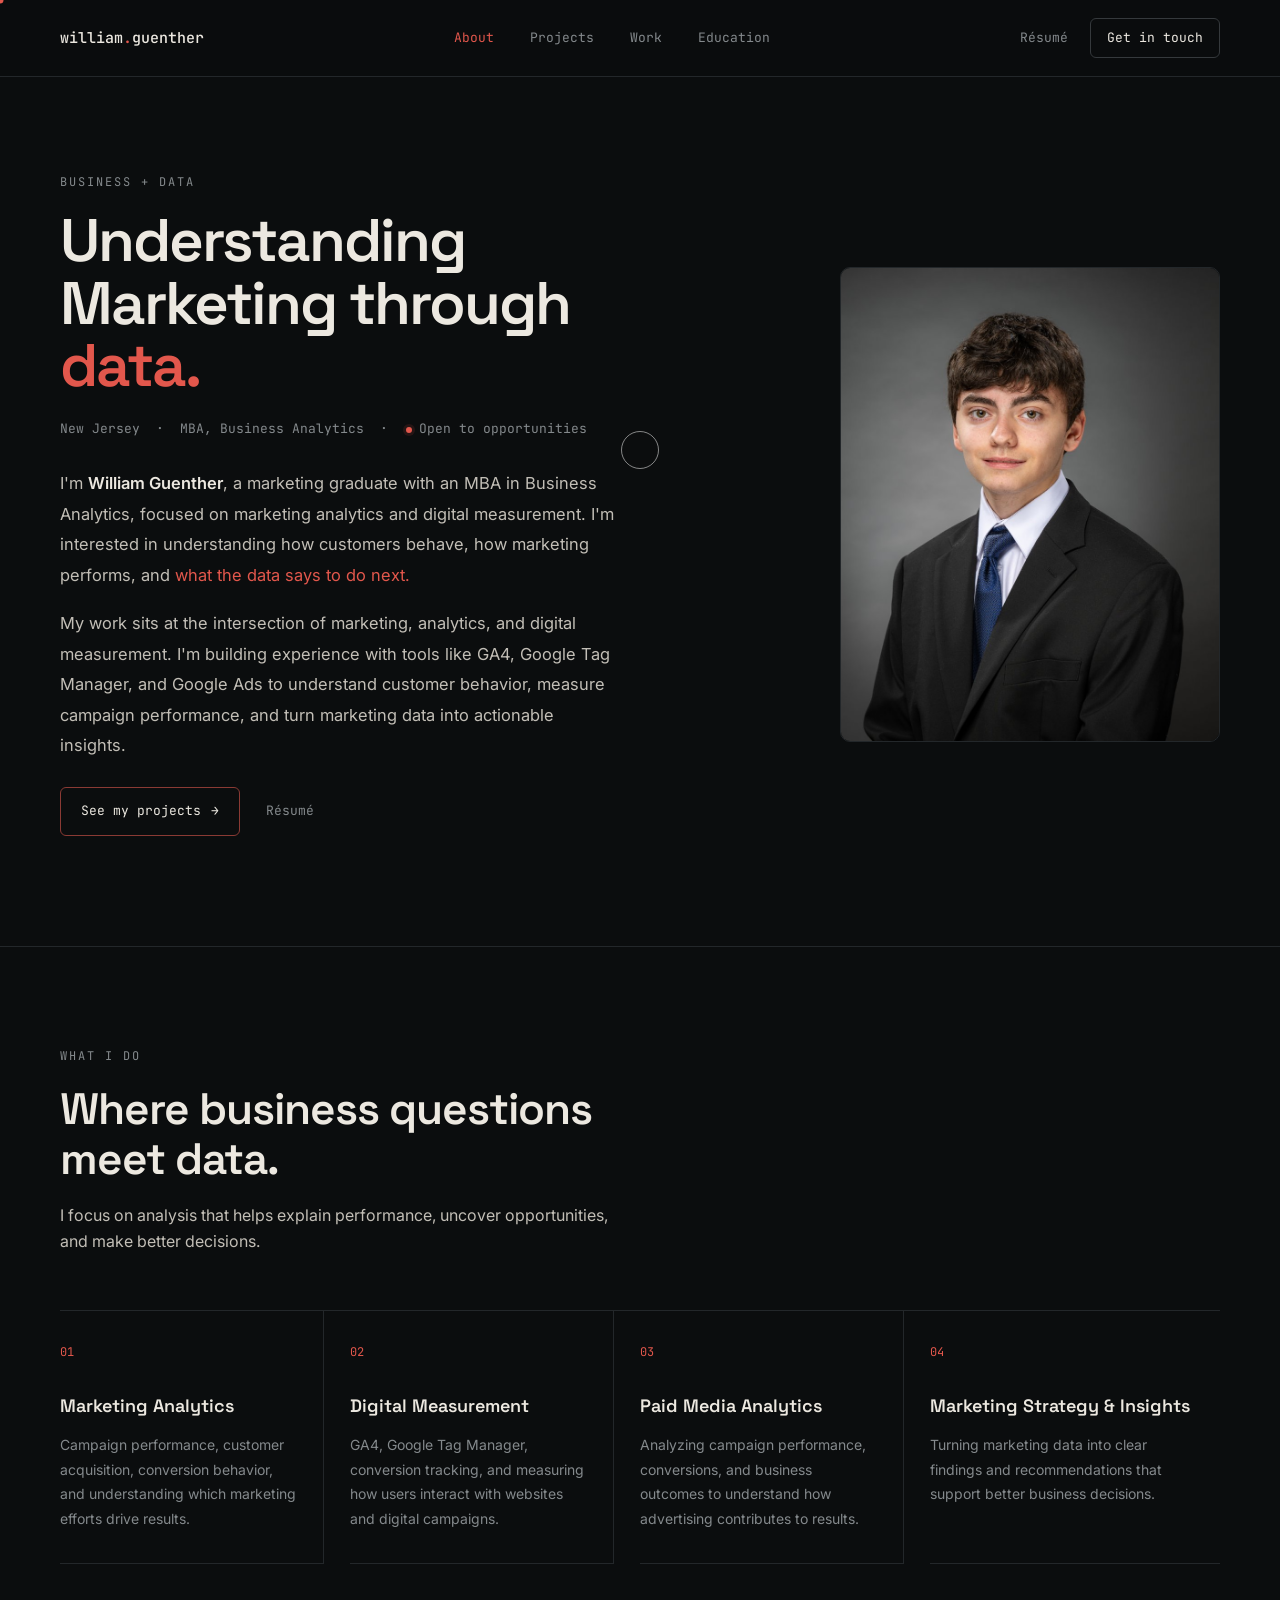
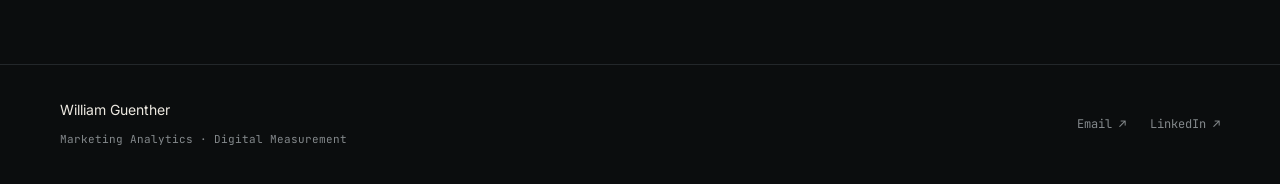
==== index.html @ 17215a6b "Update index.html" ====
<!DOCTYPE html>
<html lang="en">
<head>
<meta charset="UTF-8">
<meta name="viewport" content="width=device-width, initial-scale=1.0">
<title>William Guenther | Marketing Analytics</title>
<meta name="description" content="William Guenther, focused on marketing analytics, digital measurement, and campaign performance.">
<link rel="preconnect" href="https://fonts.googleapis.com">
<link rel="preconnect" href="https://fonts.gstatic.com" crossorigin>
<link href="https://fonts.googleapis.com/css2?family=Space+Grotesk:wght@500;600;700&family=Inter:wght@400;500;600&family=JetBrains+Mono:wght@400;500&display=swap" rel="stylesheet">
<link rel="stylesheet" href="style.css">
</head>
<body>

<div class="cursor-dot"></div>
<div class="cursor-ring"></div>

<header class="site-header">
  <div class="container nav">
    <a class="nav__logo" href="/">william<span>.</span>guenther</a>

    <nav class="nav__links" id="navLinks">
      <a class="nav__link is-active" href="/">About</a>
      <a class="nav__link" href="projects.html">Projects</a>
      <a class="nav__link" href="work.html">Work</a>
      <a class="nav__link" href="education.html">Education</a>
      <a class="nav__link nav__link--mobile-only" href="resume.html">Résumé</a>
      <a class="nav__link nav__link--mobile-only" href="contact.html">Get in touch</a>
    </nav>

    <div class="nav__actions">
      <a class="nav__resume" href="resume.html">Résumé</a>
      <a class="btn-outline" href="contact.html">Get in touch</a>
    </div>

    <button class="nav__toggle" id="navToggle" aria-label="Toggle menu" aria-expanded="false">
      <span></span><span></span><span></span>
    </button>
  </div>
</header>

<main>

  <section class="hero">
    <div class="container hero__grid">

      <div class="hero__intro">
        <p class="eyebrow reveal">Business + Data</p>

        <h1 class="hero__title reveal reveal-d1">
          Understanding<br>
          Marketing through<br>
          <span class="accent">data.</span>
        </h1>

        <p class="hero__meta reveal reveal-d2">
          New Jersey &nbsp;·&nbsp; MBA, Business Analytics &nbsp;·&nbsp;
          <span class="status-dot"></span>Open to opportunities
        </p>

        <p class="hero__lead reveal reveal-d2">
          I'm <strong>William Guenther</strong>, a marketing graduate with an MBA in Business
          Analytics, focused on marketing analytics and digital measurement. I'm interested in
          understanding how customers behave, how marketing performs, and
          <span class="accent">what the data says to do next.</span>
        </p>

        <p class="hero__lead reveal reveal-d2">
          My work sits at the intersection of marketing, analytics, and digital measurement.
          I'm building experience with tools like GA4, Google Tag Manager, and Google Ads to
          understand customer behavior, measure campaign performance, and turn marketing data
          into actionable insights.
        </p>

        <div class="hero__actions reveal reveal-d3">
          <a href="projects.html" class="btn-primary interactive">See my projects <span>→</span></a>
          <a href="resume.html" class="btn-text interactive">Résumé</a>
        </div>
      </div>

      <div class="hero__visual reveal reveal-d3">
        <figure class="screenshot-frame hero__portrait">
          <img src="assets/william-guenther-headshot.jpg" alt="William Guenther">
        </figure>
      </div>

    </div>
  </section>

  <section class="section">
    <div class="container">
      <p class="eyebrow reveal">What I do</p>
      <h2 class="section__title reveal">Where business questions<br>meet data.</h2>
      <p class="section__lead reveal">
        I focus on analysis that helps explain performance, uncover opportunities, and make better decisions.
      </p>

      <div class="specialty-grid">
        <article class="specialty reveal">
          <span class="specialty__index">01</span>
          <h3>Marketing Analytics</h3>
          <p>Campaign performance, customer acquisition, conversion behavior, and understanding which marketing efforts drive results.</p>
        </article>
        <article class="specialty reveal">
          <span class="specialty__index">02</span>
          <h3>Digital Measurement</h3>
          <p>GA4, Google Tag Manager, conversion tracking, and measuring how users interact with websites and digital campaigns.</p>
        </article>
        <article class="specialty reveal">
          <span class="specialty__index">03</span>
          <h3>Paid Media Analytics</h3>
          <p>Analyzing campaign performance, conversions, and business outcomes to understand how advertising contributes to results.</p>
        </article>
        <article class="specialty reveal">
          <span class="specialty__index">04</span>
          <h3>Marketing Strategy &amp; Insights</h3>
          <p>Turning marketing data into clear findings and recommendations that support better business decisions.</p>
        </article>
      </div>
    </div>
  </section>


</main>

<footer class="site-footer">
  <div class="container footer__inner">
    <div>
      <span class="footer__name">William Guenther</span>
      <span class="footer__sub">Marketing Analytics · Digital Measurement</span>
    </div>
    <div class="footer__links">
      <a href="mailto:williamcguen@gmail.com">Email ↗</a>
      <a href="https://www.linkedin.com/in/william-guenther" target="_blank">LinkedIn ↗</a>
    </div>
  </div>
</footer>

<script src="script.js"></script>
</body>
</html>
---- style.css ----
/* ===== RESET / BASE ===== */
*{box-sizing:border-box;margin:0;padding:0}

:root{
  --bg:#0b0d0e;
  --bg-raised:#131617;
  --text:#ece8e0;
  --text-soft:#c2beb6;
  --muted:#84898c;
  --line:#23272a;
  --accent:#e2574c;
  --accent-dim:rgba(226,87,76,.12);
  --max:1160px;
  --font-display:"Space Grotesk",sans-serif;
  --font-body:"Inter",sans-serif;
  --font-mono:"JetBrains Mono",monospace;
}

html{scroll-behavior:smooth}

body{
  background:var(--bg);
  color:var(--text);
  font-family:var(--font-body);
  line-height:1.6;
  -webkit-font-smoothing:antialiased;
}

@media(pointer:fine){
  body,a,button{cursor:none}
}

a{color:inherit;text-decoration:none}
img{max-width:100%;display:block}
ul{list-style:none}

.container{width:min(var(--max),calc(100% - 48px));margin:0 auto}

.accent{color:var(--accent)}

.eyebrow{
  font-family:var(--font-mono);
  font-size:12px;
  letter-spacing:2px;
  text-transform:uppercase;
  color:var(--muted);
  margin-bottom:18px;
}

/* ===== HEADER / NAV ===== */
.site-header{
  position:sticky;
  top:0;
  z-index:100;
  background:rgba(11,13,14,.88);
  backdrop-filter:blur(10px);
  border-bottom:1px solid var(--line);
}

.nav{
  display:flex;
  align-items:center;
  justify-content:space-between;
  height:76px;
}

.nav__logo{
  font-family:var(--font-mono);
  font-size:15px;
  font-weight:500;
}
.nav__logo span{color:var(--accent)}

.nav__links{display:flex;align-items:center;gap:36px}

.nav__link{
  font-family:var(--font-mono);
  font-size:13px;
  color:var(--muted);
  transition:color .2s ease;
}
.nav__link:hover{color:var(--text)}
.nav__link.is-active{color:var(--accent)}

.nav__link--mobile-only{display:none}

.nav__actions{display:flex;align-items:center;gap:22px}

.nav__resume{
  font-family:var(--font-mono);
  font-size:13px;
  color:var(--muted);
  transition:color .2s ease;
}
.nav__resume:hover{color:var(--text)}

.btn-outline{
  border:1px solid #35393c;
  border-radius:6px;
  padding:9px 16px;
  font-family:var(--font-mono);
  font-size:13px;
  transition:border-color .2s ease,color .2s ease;
}
.btn-outline:hover{border-color:var(--accent);color:var(--accent)}

.nav__toggle{
  display:none;
  flex-direction:column;
  justify-content:center;
  align-items:center;
  width:32px;
  height:32px;
  background:none;
  border:none;
  padding:0;
  appearance:none;
  -webkit-appearance:none;
  cursor:pointer;
}
.nav__toggle span{
  display:block;
  width:22px;
  height:2px;
  background:var(--text);
  transition:transform .2s ease,opacity .2s ease;
}
.nav__toggle span+span{margin-top:5px}
.nav__toggle.is-open span:nth-child(1){transform:translateY(7px) rotate(45deg)}
.nav__toggle.is-open span:nth-child(2){opacity:0}
.nav__toggle.is-open span:nth-child(3){transform:translateY(-7px) rotate(-45deg)}

/* ===== HERO ===== */
.hero{padding:96px 0 110px}

.hero__grid{
  display:grid;
  grid-template-columns:1.15fr .85fr;
  gap:70px;
  align-items:center;
}

.hero__title{
  font-family:var(--font-display);
  font-size:clamp(38px,4.8vw,60px);
  font-weight:600;
  line-height:1.04;
  letter-spacing:-2px;
  margin-bottom:22px;
}

.hero__meta{
  display:flex;
  align-items:center;
  font-family:var(--font-mono);
  font-size:13px;
  color:var(--muted);
  margin-bottom:28px;
}

.status-dot{
  display:inline-block;
  width:6px;
  height:6px;
  border-radius:50%;
  background:var(--accent);
  margin:0 7px 0 10px;
  box-shadow:0 0 0 3px var(--accent-dim);
}

.hero__lead{
  max-width:560px;
  font-size:16.5px;
  line-height:1.85;
  color:var(--text-soft);
  margin-bottom:18px;
}
.hero__lead strong{color:var(--text);font-weight:600}

.hero__actions{display:flex;align-items:center;gap:26px;margin-top:26px}

.btn-primary{
  display:inline-flex;
  align-items:center;
  gap:10px;
  padding:13px 20px;
  border:1px solid #8a3a34;
  border-radius:6px;
  font-family:var(--font-mono);
  font-size:13px;
  color:var(--text);
  transition:.2s ease;
}
.btn-primary:hover{background:var(--accent-dim);border-color:var(--accent)}
.btn-primary span{transition:transform .2s ease}
.btn-primary:hover span{transform:translateX(3px)}

.btn-text{
  font-family:var(--font-mono);
  font-size:13px;
  color:var(--muted);
  transition:color .2s ease;
}
.btn-text:hover{color:var(--accent)}

/* ===== HERO VISUAL / PORTRAIT ===== */
.hero__portrait{aspect-ratio:4/5;max-width:380px;margin-left:auto}
.hero__portrait img{width:100%;height:100%;object-fit:cover}

/* ===== (unused) SAMPLE DASHBOARD CARD, no page currently references these classes ===== */
.visual-card{
  background:var(--bg-raised);
  border:1px solid var(--line);
  border-radius:12px;
  padding:26px 26px 22px;
}

.visual-card__header{
  display:flex;
  align-items:center;
  justify-content:space-between;
  margin-bottom:22px;
}
.visual-card__title{
  font-family:var(--font-mono);
  font-size:12px;
  letter-spacing:1.5px;
  text-transform:uppercase;
  color:var(--text-soft);
}
.visual-card__tag{
  font-family:var(--font-mono);
  font-size:11px;
  color:var(--muted);
  border:1px solid var(--line);
  border-radius:4px;
  padding:3px 8px;
}

.visual-card__stats{
  display:grid;
  grid-template-columns:repeat(3,1fr);
  gap:14px;
  margin-bottom:24px;
}
.visual-stat{
  border-top:1px solid var(--line);
  padding-top:10px;
}
.visual-stat__label{
  display:block;
  font-family:var(--font-mono);
  font-size:10px;
  letter-spacing:1px;
  text-transform:uppercase;
  color:var(--muted);
  margin-bottom:6px;
}
.visual-stat strong{font-family:var(--font-display);font-size:20px;font-weight:600}

.visual-card__chart{position:relative;height:96px;margin-bottom:16px}

.chart-line{
  position:absolute;
  inset:0;
  width:100%;
  height:100%;
}
.chart-line polyline{
  fill:none;
  stroke:var(--accent);
  stroke-width:2;
  stroke-linecap:round;
  stroke-linejoin:round;
  opacity:.85;
}

.chart-bars{
  position:absolute;
  inset:0;
  display:flex;
  align-items:flex-end;
  gap:8px;
}
.chart-bars span{
  flex:1;
  height:var(--h);
  background:linear-gradient(180deg,rgba(226,87,76,.5),rgba(226,87,76,.08));
  border-radius:3px 3px 0 0;
  transform:scaleY(0);
  transform-origin:bottom;
  animation:grow .8s ease forwards;
  animation-delay:.3s;
}

@keyframes grow{to{transform:scaleY(1)}}

.visual-card__footer{
  display:flex;
  justify-content:space-between;
  font-family:var(--font-mono);
  font-size:10px;
  letter-spacing:.5px;
  color:var(--muted);
  border-top:1px solid var(--line);
  padding-top:14px;
}

/* ===== GENERIC SECTION ===== */
.section{border-top:1px solid var(--line);padding:100px 0}
.section--tight{padding:60px 0}

.section__title{
  font-family:var(--font-display);
  font-size:clamp(30px,4vw,44px);
  font-weight:600;
  letter-spacing:-1px;
  line-height:1.15;
  margin-bottom:18px;
}

.section__lead{
  max-width:560px;
  color:var(--text-soft);
  font-size:16px;
  margin-bottom:56px;
}

/* ===== SPECIALTIES ===== */
.specialty-grid{
  display:grid;
  grid-template-columns:repeat(4,1fr);
  border-top:1px solid var(--line);
}
.specialty{
  padding:32px 26px 32px 0;
  border-bottom:1px solid var(--line);
}
.specialty:not(:last-child){border-right:1px solid var(--line);margin-right:26px}
.specialty__index{
  display:block;
  font-family:var(--font-mono);
  font-size:12px;
  color:var(--accent);
  margin-bottom:30px;
}
.specialty h3{font-family:var(--font-display);font-size:18px;font-weight:600;margin-bottom:12px}
.specialty p{color:var(--muted);font-size:14px;line-height:1.75}

/* ===== TOOLKIT ===== */
.toolkit{display:flex;flex-wrap:wrap;gap:12px}
.toolkit span{
  font-family:var(--font-mono);
  font-size:13px;
  color:var(--text-soft);
  border:1px solid var(--line);
  border-radius:20px;
  padding:8px 16px;
}

/* ===== FOOTER ===== */
.site-footer{border-top:1px solid var(--line);padding:34px 0}
.footer__inner{display:flex;justify-content:space-between;align-items:center}
.footer__name{display:block;font-size:14px;margin-bottom:3px}
.footer__sub{font-family:var(--font-mono);font-size:11px;color:var(--muted)}
.footer__links{display:flex;gap:24px}
.footer__links a{font-family:var(--font-mono);font-size:12px;color:var(--muted)}
.footer__links a:hover{color:var(--accent)}

/* ===== PROJECTS PAGE ===== */
.projects-hero{padding:80px 0 60px}

.project-list{padding-bottom:60px}

.project-row{
  display:grid;
  grid-template-columns:1fr 1fr;
  gap:64px;
  align-items:center;
  padding:70px 0;
  border-top:1px solid var(--line);
}
.project-row--reverse .project-row__visual{order:-1}

.project-row__meta{
  font-family:var(--font-mono);
  font-size:12px;
  letter-spacing:1px;
  color:var(--accent);
  text-transform:uppercase;
  margin-bottom:16px;
}
.project-row__meta span{color:var(--muted)}

.project-row__title{
  font-family:var(--font-display);
  font-size:clamp(24px,3vw,32px);
  font-weight:600;
  letter-spacing:-.5px;
  margin-bottom:16px;
}

.project-row__desc{
  color:var(--text-soft);
  font-size:15px;
  line-height:1.8;
  max-width:480px;
  margin-bottom:22px;
}

.project-row__tags{display:flex;flex-wrap:wrap;gap:10px;margin-bottom:26px}
.project-row__tags span{
  font-family:var(--font-mono);
  font-size:12px;
  color:var(--text-soft);
  border:1px solid var(--line);
  border-radius:20px;
  padding:6px 14px;
}

.project-row__links{display:flex;align-items:center;gap:20px;flex-wrap:wrap}
.project-row__soon{
  font-family:var(--font-mono);
  font-size:11px;
  color:var(--muted);
  font-style:italic;
}

.project-row__visual{
  border:1px solid var(--line);
  border-radius:12px;
  overflow:hidden;
  background:var(--bg-raised);
}
.project-row__visual img{width:100%;height:100%;object-fit:cover;display:block}

.project-row__visual--soon{
  display:flex;
  align-items:center;
  justify-content:center;
  text-align:center;
  min-height:220px;
  padding:24px;
  font-family:var(--font-mono);
  font-size:12px;
  color:var(--muted);
  line-height:1.7;
}

.project-row--soon .project-row__title{color:var(--text-soft)}

.status-pill{
  display:inline-block;
  font-family:var(--font-mono);
  font-size:11px;
  letter-spacing:.5px;
  text-transform:uppercase;
  color:var(--accent);
  border:1px solid var(--line);
  border-radius:20px;
  padding:6px 14px;
  width:fit-content;
}

/* ===== CASE STUDY PAGE ===== */
.case-hero{padding:60px 0 70px}
.case-hero__back{display:inline-block;margin-bottom:28px}

.case-hero__meta{
  display:flex;
  flex-wrap:wrap;
  gap:36px;
  margin-top:36px;
  padding-top:28px;
  border-top:1px solid var(--line);
}
.case-hero__meta div{display:flex;flex-direction:column;gap:6px;font-size:14px;color:var(--text-soft)}
.case-hero__meta span{
  font-family:var(--font-mono);
  font-size:11px;
  letter-spacing:1px;
  text-transform:uppercase;
  color:var(--muted);
}

.case-section{border-top:1px solid var(--line);padding:64px 0}
.case-section--outcome{padding-bottom:90px}

.case-section__grid{display:grid;grid-template-columns:220px 1fr;gap:40px}

.case-block__label{font-family:var(--font-display);font-size:18px;font-weight:600;margin-bottom:10px}
.case-block__text{color:var(--text-soft);font-size:15px;line-height:1.85}
.case-block__text code{
  font-family:var(--font-mono);
  font-size:13px;
  color:var(--accent);
  background:var(--bg-raised);
  padding:2px 6px;
  border-radius:4px;
}

.table-wrap{overflow-x:auto;border:1px solid var(--line);border-radius:10px}
.measure-table{width:100%;border-collapse:collapse;min-width:520px}
.measure-table th{
  text-align:left;
  font-family:var(--font-mono);
  font-size:11px;
  letter-spacing:.5px;
  text-transform:uppercase;
  color:var(--muted);
  padding:14px 18px;
  background:var(--bg-raised);
  border-bottom:1px solid var(--line);
}
.measure-table td{
  padding:14px 18px;
  font-size:14px;
  color:var(--text-soft);
  border-bottom:1px solid var(--line);
}
.measure-table tr:last-child td{border-bottom:none}
.measure-table code{font-family:var(--font-mono);font-size:12.5px;color:var(--accent)}

.screenshot-grid{display:grid;grid-template-columns:repeat(3,1fr);gap:22px}
.screenshot-grid--2{grid-template-columns:repeat(2,1fr)}
.screenshot-grid--1{grid-template-columns:1fr;max-width:560px}
.screenshot-frame{border:1px solid var(--line);border-radius:10px;overflow:hidden;background:var(--bg-raised)}
.screenshot-frame__ph{
  display:flex;
  align-items:center;
  justify-content:center;
  text-align:center;
  min-height:180px;
  padding:20px;
  font-family:var(--font-mono);
  font-size:11.5px;
  color:var(--muted);
  line-height:1.6;
}
.screenshot-frame figcaption{
  padding:12px 16px;
  font-family:var(--font-mono);
  font-size:12px;
  color:var(--text-soft);
  border-top:1px solid var(--line);
}
.screenshot-frame img{width:100%;display:block}

.outcome-stats{display:grid;grid-template-columns:repeat(3,1fr);gap:24px}
.outcome-stat{
  border:1px solid var(--line);
  border-radius:10px;
  padding:26px 22px;
  display:flex;
  flex-direction:column;
  gap:8px;
}
.outcome-stat strong{font-family:var(--font-display);font-size:26px;font-weight:600}
.outcome-stat span{font-family:var(--font-mono);font-size:12px;color:var(--muted)}

/* ===== WORK PAGE ===== */
.work-hero{padding:80px 0 60px}

.timeline{border-top:1px solid var(--line)}

.timeline-item{
  display:grid;
  grid-template-columns:200px 1fr;
  gap:40px;
  padding:36px 0;
  border-bottom:1px solid var(--line);
}

.timeline-item__meta{display:flex;flex-direction:column;gap:4px}
.timeline-item__dates{font-family:var(--font-mono);font-size:13px;color:var(--text-soft)}
.timeline-item__location{font-family:var(--font-mono);font-size:11px;color:var(--muted);text-transform:uppercase;letter-spacing:.5px}

.timeline-item__body h3{
  font-family:var(--font-display);
  font-size:19px;
  font-weight:600;
  margin-bottom:14px;
}
.timeline-item__body h3 span{color:var(--muted);font-weight:500;font-size:16px}

.timeline-item__body ul{display:flex;flex-direction:column;gap:8px}
.timeline-item__body li{
  position:relative;
  padding-left:18px;
  color:var(--text-soft);
  font-size:14.5px;
  line-height:1.7;
}
.timeline-item__body li::before{
  content:"";
  position:absolute;
  left:0;
  top:10px;
  width:8px;
  height:1.5px;
  background:var(--accent);
}

.timeline-item__note{font-family:var(--font-mono);font-size:12.5px;color:var(--muted);margin-bottom:4px}

.grad-grid{display:grid;grid-template-columns:repeat(2,1fr);gap:28px}
.grad-card{
  border:1px solid var(--line);
  border-radius:10px;
  padding:26px;
  display:flex;
  flex-direction:column;
}
.grad-card h3{font-family:var(--font-display);font-size:17px;font-weight:600;margin-bottom:6px}
.grad-card__org{font-family:var(--font-mono);font-size:12px;color:var(--accent);margin-bottom:16px}
.grad-card ul{display:flex;flex-direction:column;gap:8px;margin-bottom:16px}
.grad-card li{
  position:relative;
  padding-left:16px;
  color:var(--text-soft);
  font-size:13.5px;
  line-height:1.7;
}
.grad-card li::before{
  content:"";
  position:absolute;
  left:0;
  top:9px;
  width:7px;
  height:1.5px;
  background:var(--accent);
}
.grad-card .btn-text{margin-top:auto}

/* ===== CUSTOM CURSOR ===== */
.cursor-dot,.cursor-ring{
  position:fixed;
  top:0;
  left:0;
  pointer-events:none;
  z-index:9999;
  border-radius:50%;
  transform:translate(-50%,-50%);
}
.cursor-dot{width:7px;height:7px;background:var(--accent)}
.cursor-ring{width:38px;height:38px;border:1.5px solid rgba(255,255,255,.5);transition:width .2s ease,height .2s ease,border-color .2s ease}

@media(pointer:coarse){.cursor-dot,.cursor-ring{display:none}}

/* ===== SCROLL REVEAL ===== */
.reveal{opacity:0;transform:translateY(16px);animation:reveal .7s ease forwards}
.reveal-d1{animation-delay:.08s}
.reveal-d2{animation-delay:.16s}
.reveal-d3{animation-delay:.24s}
@keyframes reveal{to{opacity:1;transform:none}}

@media(prefers-reduced-motion:reduce){
  .reveal{animation:none;opacity:1;transform:none}
  .chart-bars span{animation:none;transform:scaleY(1)}
}

/* ===== RESPONSIVE ===== */
@media(max-width:900px){
  .hero__grid{grid-template-columns:1fr;gap:50px}
  .specialty-grid{grid-template-columns:repeat(2,1fr)}
  .specialty:nth-child(2n){border-right:0;margin-right:0}
  .project-row{grid-template-columns:1fr;gap:34px;padding:50px 0}
  .project-row--reverse .project-row__visual{order:0}
  .timeline-item{grid-template-columns:1fr;gap:14px}
  .grad-grid{grid-template-columns:1fr}
  .case-section__grid{grid-template-columns:1fr}
  .screenshot-grid,.screenshot-grid--2{grid-template-columns:1fr}
  .outcome-stats{grid-template-columns:1fr}
  .case-hero__meta{gap:22px}
}

@media(max-width:760px){
  .nav__links{
    display:none;
    position:absolute;
    top:76px;
    left:0;
    right:0;
    flex-direction:column;
    align-items:flex-start;
    gap:0;
    background:var(--bg);
    border-bottom:1px solid var(--line);
    padding:8px 24px 20px;
  }
  .nav__links.is-open{display:flex}
  .nav__link{width:100%;padding:14px 0;border-bottom:1px solid var(--line)}
  .nav__link--mobile-only{display:flex}
  .nav__actions{display:none}
  .nav__toggle{display:flex}

  .hero{padding:64px 0 80px}
  .hero__actions{flex-direction:column;align-items:flex-start;gap:18px}
  .section{padding:70px 0}
  .specialty-grid{grid-template-columns:1fr}
  .specialty{border-right:0!important;margin-right:0!important}
  .footer__inner{flex-direction:column;align-items:flex-start;gap:18px}
}
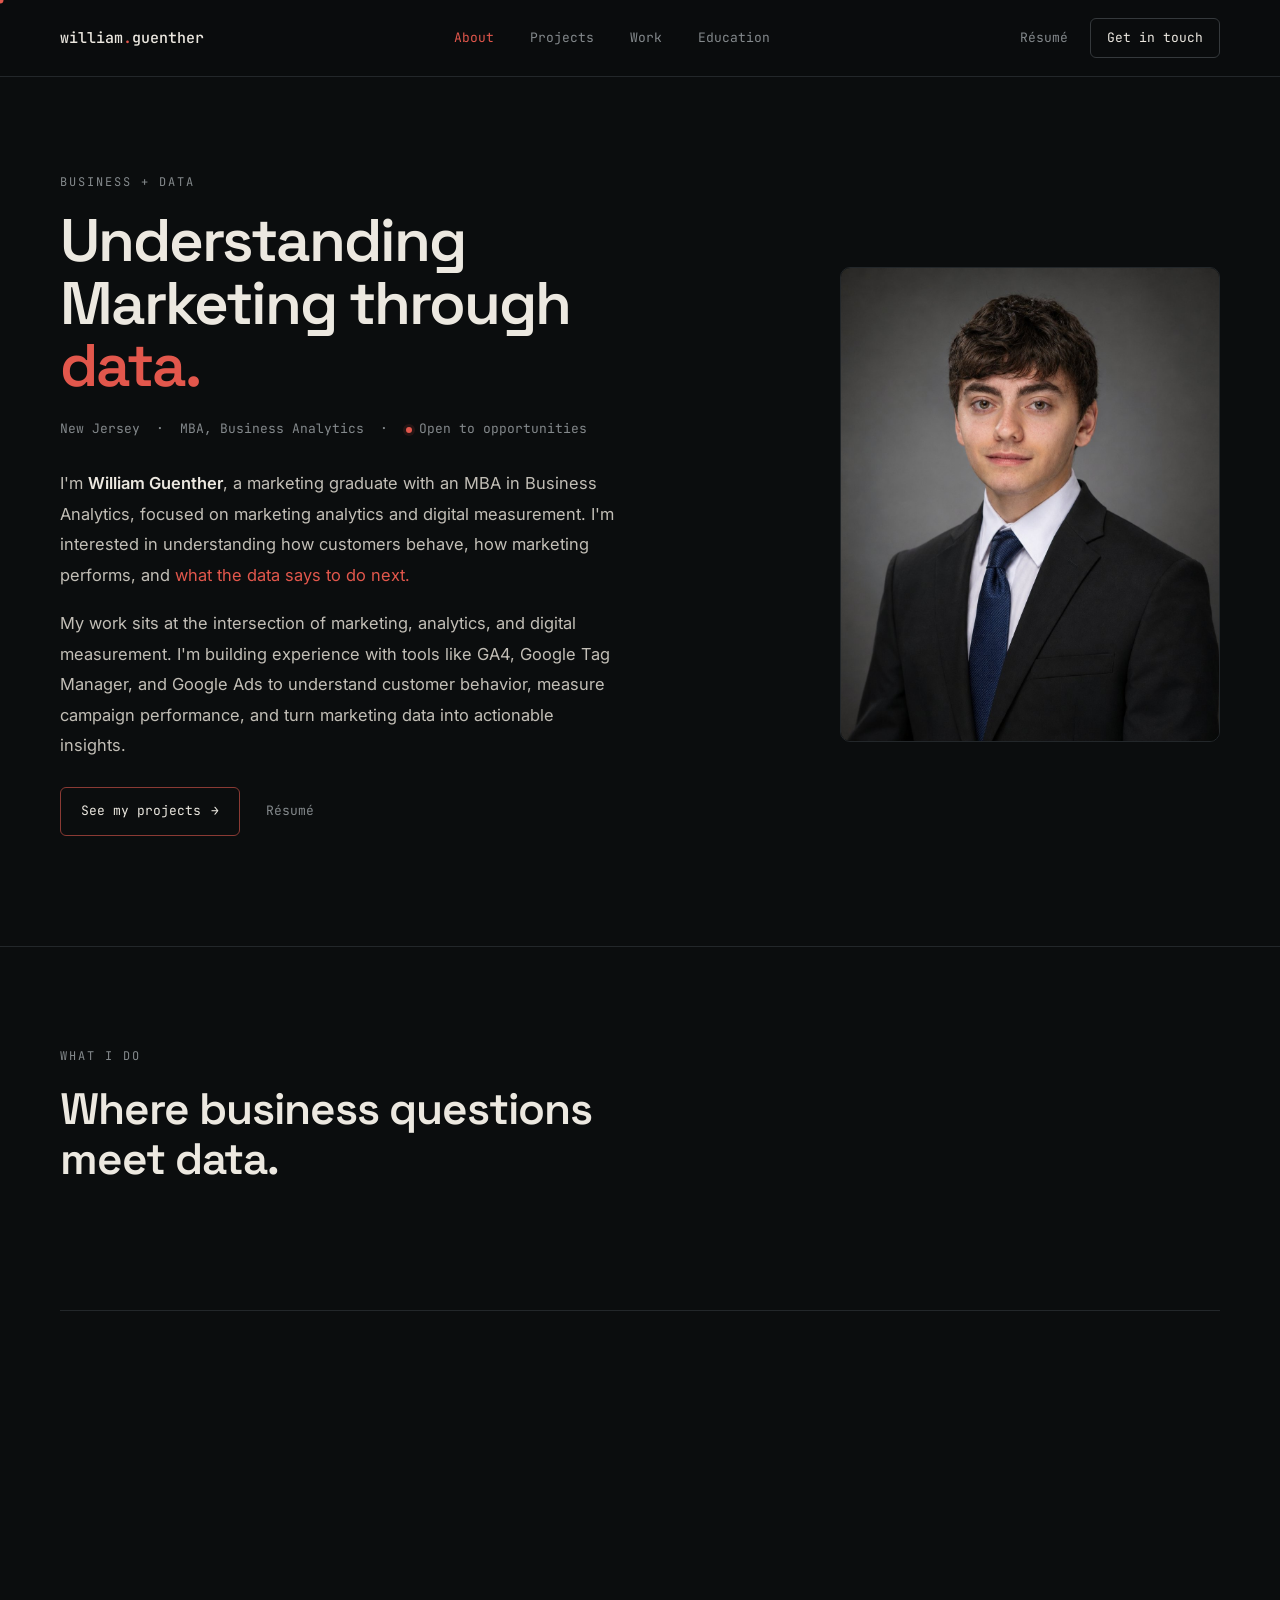
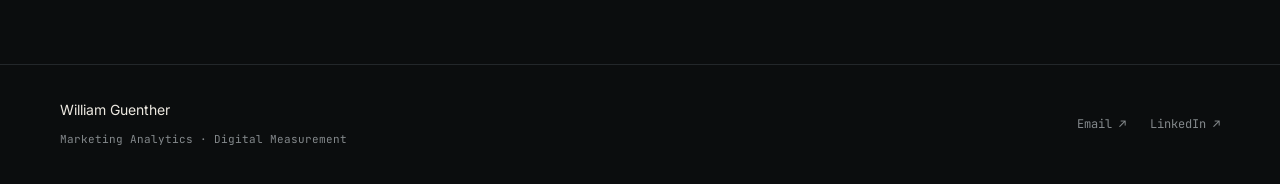
==== commit 1748677e: "Update index.html" ====
--- a/index.html
+++ b/index.html
@@ -1,6 +1,13 @@
 <!DOCTYPE html>
 <html lang="en">
 <head>
+<!-- Google Tag Manager -->
+<script>(function(w,d,s,l,i){w[l]=w[l]||[];w[l].push({'gtm.start':
+new Date().getTime(),event:'gtm.js'});var f=d.getElementsByTagName(s)[0],
+j=d.createElement(s),dl=l!='dataLayer'?'&l='+l:'';j.async=true;j.src=
+'https://www.googletagmanager.com/gtm.js?id='+i+dl;f.parentNode.insertBefore(j,f);
+})(window,document,'script','dataLayer','GTM-MF5KTT6L');</script>
+<!-- End Google Tag Manager -->
 <meta charset="UTF-8">
 <meta name="viewport" content="width=device-width, initial-scale=1.0">
 <title>William Guenther | Marketing Analytics</title>
@@ -11,9 +18,12 @@
 <link rel="stylesheet" href="style.css">
 </head>
 <body>
+<!-- Google Tag Manager (noscript) -->
+<noscript><iframe src="https://www.googletagmanager.com/ns.html?id=GTM-MF5KTT6L"
+height="0" width="0" style="display:none;visibility:hidden"></iframe></noscript>
+<!-- End Google Tag Manager (noscript) -->
 
 <div class="cursor-dot"></div>
-<div class="cursor-ring"></div>
 
 <header class="site-header">
   <div class="container nav">
--- a/style.css
+++ b/style.css
@@ -632,8 +632,111 @@
 }
 .grad-card .btn-text{margin-top:auto}
 
+
+/* ===== CONTACT PAGE CHART TOY (decorative, no data) ===== */
+.chart-toy{
+  position:relative;
+  aspect-ratio:3/2;
+  max-width:420px;
+  margin-left:auto;
+  display:flex;
+  align-items:flex-end;
+  justify-content:center;
+  gap:16px;
+  padding:8px 20px 28px;
+  overflow:hidden;
+}
+.chart-toy::before{
+  content:"";
+  position:absolute;
+  left:20px;
+  right:20px;
+  bottom:28px;
+  height:1px;
+  background:var(--line);
+}
+.chart-toy__line{
+  position:absolute;
+  inset:0;
+  width:100%;
+  height:100%;
+  z-index:2;
+  pointer-events:none;
+}
+.chart-toy__line polyline{
+  fill:none;
+  stroke:var(--accent);
+  stroke-width:2.5;
+  stroke-linecap:round;
+  stroke-linejoin:round;
+  stroke-dasharray:7 7;
+  animation:chart-line-flow 1s linear infinite;
+  filter:drop-shadow(0 2px 6px rgba(226,87,76,.5));
+}
+.chart-toy__line circle{
+  fill:var(--accent);
+  animation:chart-dot-pulse 2s ease-in-out infinite;
+}
+.chart-toy__line circle:nth-child(3){animation-delay:.3s}
+.chart-toy__line circle:nth-child(4){animation-delay:.6s}
+.chart-toy__line circle:nth-child(5){animation-delay:.9s}
+.chart-toy__line circle:nth-child(6){animation-delay:1.2s}
+.chart-toy__line circle:nth-child(7){animation-delay:1.5s}
+.chart-toy__line circle:nth-child(8){animation-delay:1.8s}
+@keyframes chart-line-flow{
+  to{stroke-dashoffset:-28}
+}
+@keyframes chart-dot-pulse{
+  0%,100%{r:4.5;opacity:1}
+  50%{r:6.5;opacity:.65}
+}
+.chart-toy__bar{
+  position:relative;
+  z-index:1;
+  width:30px;
+  border-radius:8px 8px 3px 3px;
+  background:linear-gradient(180deg, #d7d6d3 0%, #c3c2be 100%);
+  box-shadow:inset 0 1px 0 rgba(255,255,255,.5);
+  transform-origin:bottom;
+  transition:background .35s ease, box-shadow .35s ease, transform .35s cubic-bezier(.34,1.56,.64,1);
+  animation:chart-idle 4.2s ease-in-out infinite;
+}
+.chart-toy__bar:hover{
+  animation-play-state:paused;
+  background:linear-gradient(180deg, var(--accent) 0%, #a83a32 100%);
+  box-shadow:0 0 22px var(--accent-dim), inset 0 1px 0 rgba(255,255,255,.15);
+  transform:scaleY(1.1);
+}
+@keyframes chart-idle{
+  0%,100%{transform:scaleY(1)}
+  50%{transform:scaleY(1.04)}
+}
+
+/* ===== CONTACT PAGE DOODLE (decorative, no data) ===== */
+.contact-doodle{margin-top:40px}
+.contact-doodle svg{overflow:visible}
+.contact-doodle__plane{
+  transform-origin:center;
+  animation:doodle-plane-float 3.4s ease-in-out infinite;
+}
+.contact-doodle__dot{
+  transform-origin:center;
+  animation:doodle-dot-float 2.8s ease-in-out infinite;
+}
+.contact-doodle__dot--2{animation-delay:.5s}
+.contact-doodle__dot--3{animation-delay:1s}
+.contact-doodle__dot--4{animation-delay:1.5s}
+@keyframes doodle-plane-float{
+  0%,100%{transform:translateY(0) rotate(0deg)}
+  50%{transform:translateY(-9px) rotate(-3deg)}
+}
+@keyframes doodle-dot-float{
+  0%,100%{transform:translateY(0);opacity:.9}
+  50%{transform:translateY(-12px);opacity:.35}
+}
+
 /* ===== CUSTOM CURSOR ===== */
-.cursor-dot,.cursor-ring{
+.cursor-dot{
   position:fixed;
   top:0;
   left:0;
@@ -641,11 +744,10 @@
   z-index:9999;
   border-radius:50%;
   transform:translate(-50%,-50%);
-}
-.cursor-dot{width:7px;height:7px;background:var(--accent)}
-.cursor-ring{width:38px;height:38px;border:1.5px solid rgba(255,255,255,.5);transition:width .2s ease,height .2s ease,border-color .2s ease}
-
-@media(pointer:coarse){.cursor-dot,.cursor-ring{display:none}}
+  width:7px;height:7px;background:var(--accent);
+}
+
+@media(pointer:coarse){.cursor-dot{display:none}}
 
 /* ===== SCROLL REVEAL ===== */
 .reveal{opacity:0;transform:translateY(16px);animation:reveal .7s ease forwards}
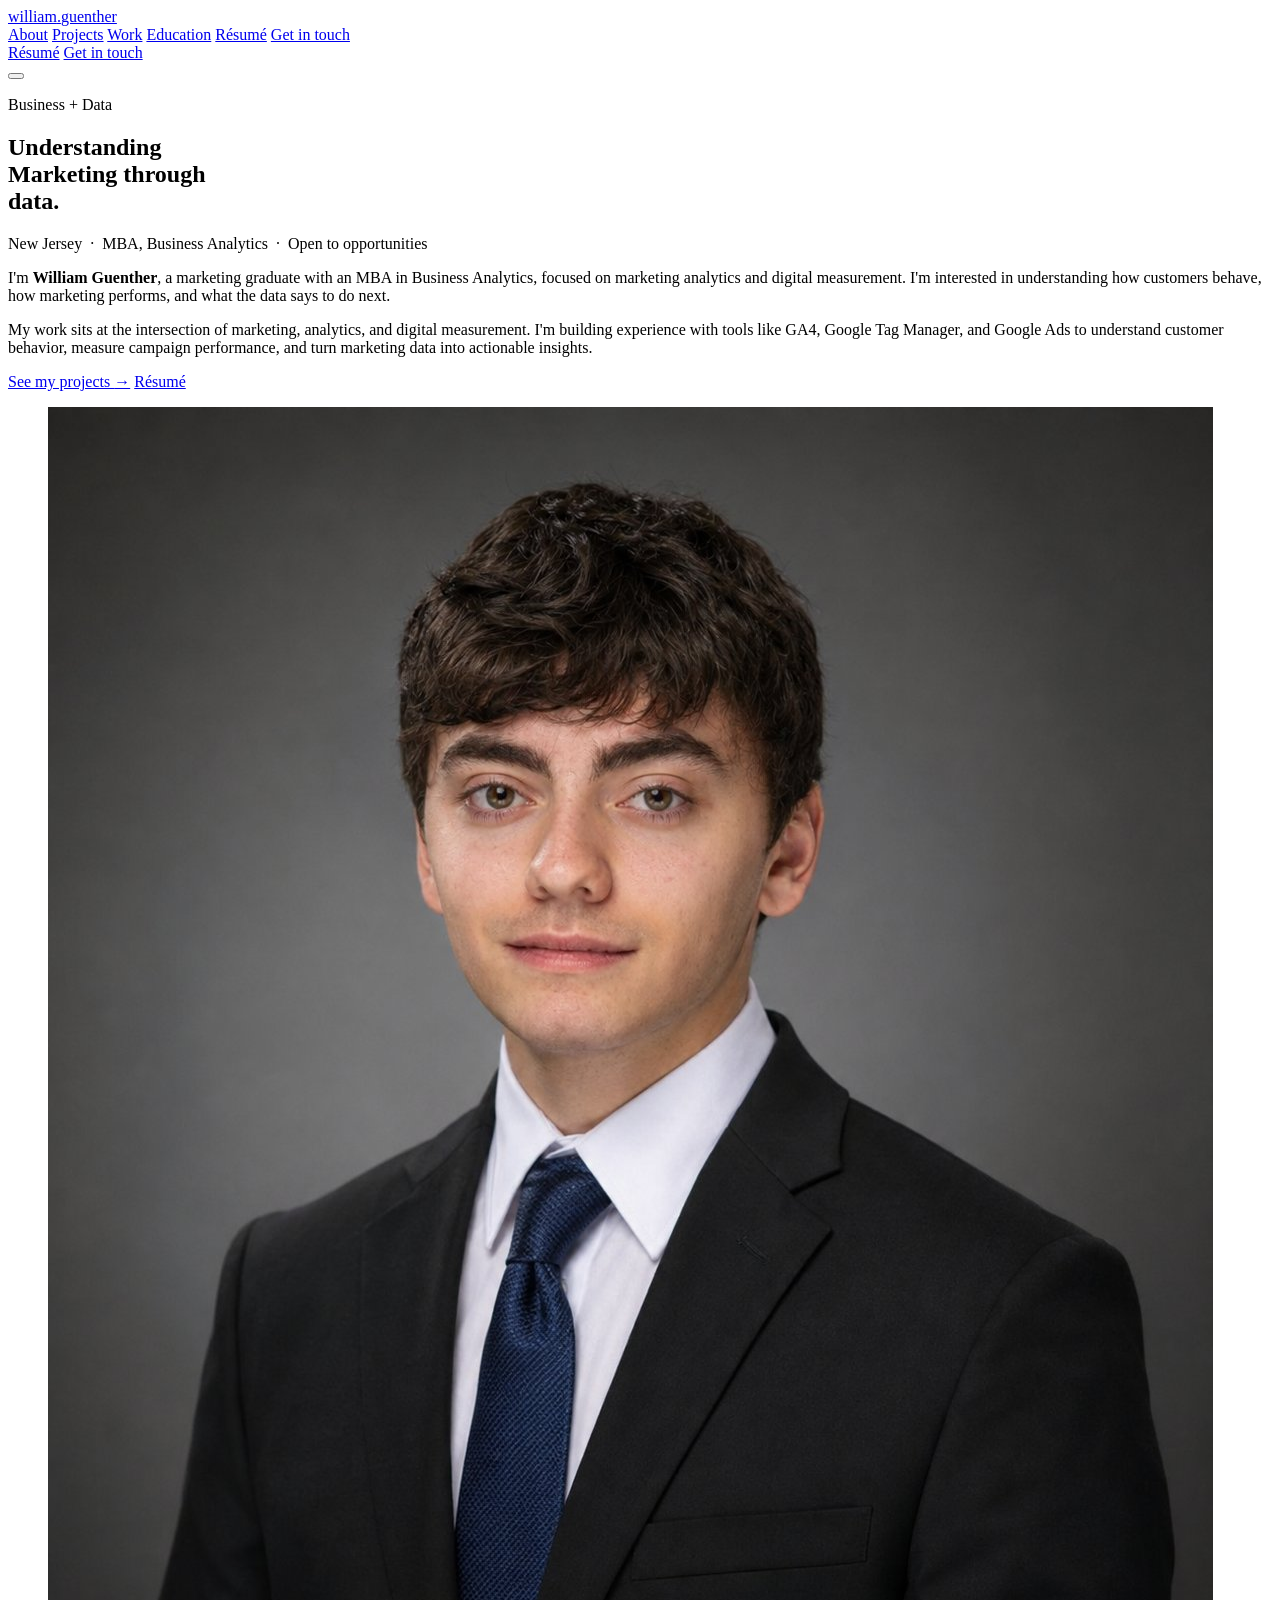
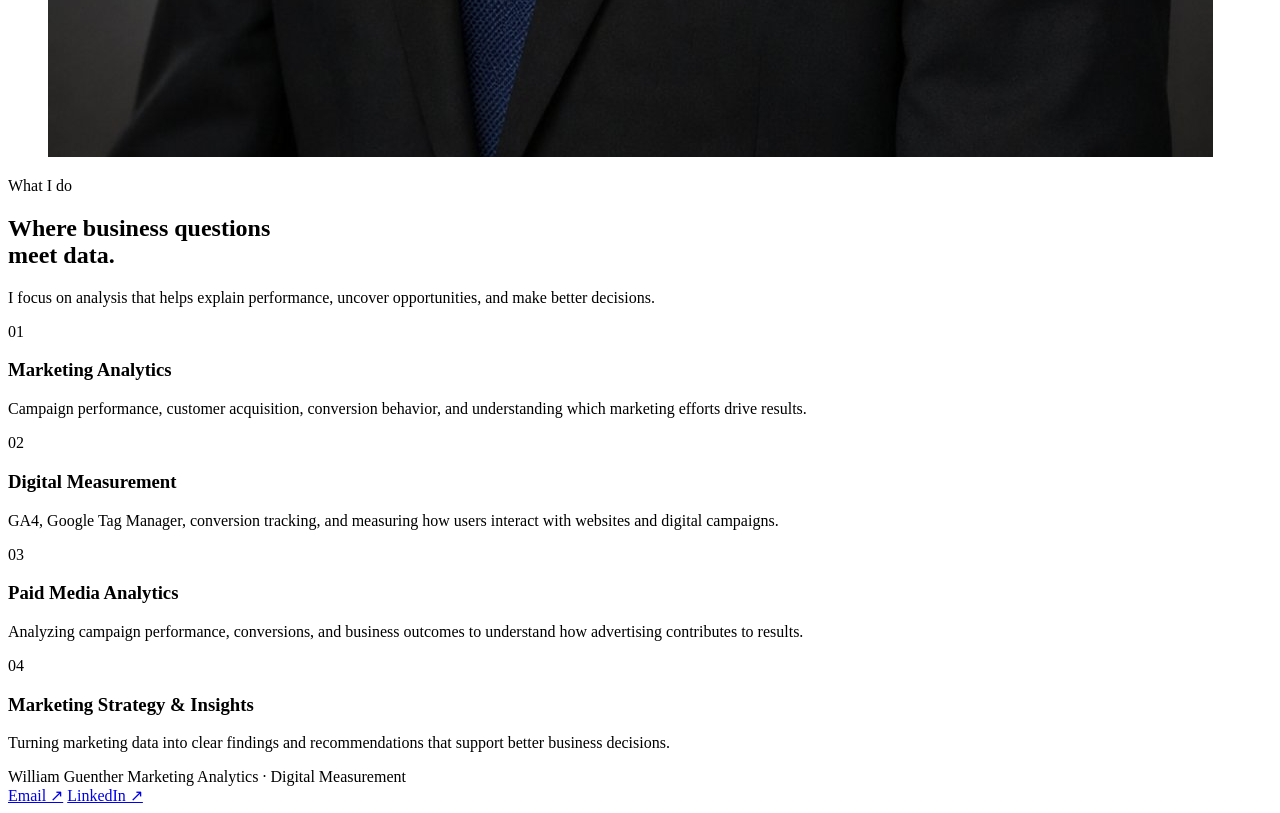
==== commit 350d91a5: "Update index.html" ====
--- a/index.html
+++ b/index.html
@@ -23,7 +23,6 @@
 height="0" width="0" style="display:none;visibility:hidden"></iframe></noscript>
 <!-- End Google Tag Manager (noscript) -->
 
-<div class="cursor-dot"></div>
 
 <header class="site-header">
   <div class="container nav">
--- a/style.css
+++ b/style.css
@@ -1,805 +1,203 @@
-/* ===== RESET / BASE ===== */
-*{box-sizing:border-box;margin:0;padding:0}
-
-:root{
-  --bg:#0b0d0e;
-  --bg-raised:#131617;
-  --text:#ece8e0;
-  --text-soft:#c2beb6;
-  --muted:#84898c;
-  --line:#23272a;
-  --accent:#e2574c;
-  --accent-dim:rgba(226,87,76,.12);
-  --max:1160px;
-  --font-display:"Space Grotesk",sans-serif;
-  --font-body:"Inter",sans-serif;
-  --font-mono:"JetBrains Mono",monospace;
-}
-
-html{scroll-behavior:smooth}
-
-body{
-  background:var(--bg);
-  color:var(--text);
-  font-family:var(--font-body);
-  line-height:1.6;
-  -webkit-font-smoothing:antialiased;
-}
-
-@media(pointer:fine){
-  body,a,button{cursor:none}
-}
-
-a{color:inherit;text-decoration:none}
-img{max-width:100%;display:block}
-ul{list-style:none}
-
-.container{width:min(var(--max),calc(100% - 48px));margin:0 auto}
-
-.accent{color:var(--accent)}
-
-.eyebrow{
-  font-family:var(--font-mono);
-  font-size:12px;
-  letter-spacing:2px;
-  text-transform:uppercase;
-  color:var(--muted);
-  margin-bottom:18px;
-}
-
-/* ===== HEADER / NAV ===== */
-.site-header{
-  position:sticky;
-  top:0;
-  z-index:100;
-  background:rgba(11,13,14,.88);
-  backdrop-filter:blur(10px);
-  border-bottom:1px solid var(--line);
-}
-
-.nav{
-  display:flex;
-  align-items:center;
-  justify-content:space-between;
-  height:76px;
-}
-
-.nav__logo{
-  font-family:var(--font-mono);
-  font-size:15px;
-  font-weight:500;
-}
-.nav__logo span{color:var(--accent)}
-
-.nav__links{display:flex;align-items:center;gap:36px}
-
-.nav__link{
-  font-family:var(--font-mono);
-  font-size:13px;
-  color:var(--muted);
-  transition:color .2s ease;
-}
-.nav__link:hover{color:var(--text)}
-.nav__link.is-active{color:var(--accent)}
-
-.nav__link--mobile-only{display:none}
-
-.nav__actions{display:flex;align-items:center;gap:22px}
-
-.nav__resume{
-  font-family:var(--font-mono);
-  font-size:13px;
-  color:var(--muted);
-  transition:color .2s ease;
-}
-.nav__resume:hover{color:var(--text)}
-
-.btn-outline{
-  border:1px solid #35393c;
-  border-radius:6px;
-  padding:9px 16px;
-  font-family:var(--font-mono);
-  font-size:13px;
-  transition:border-color .2s ease,color .2s ease;
-}
-.btn-outline:hover{border-color:var(--accent);color:var(--accent)}
-
-.nav__toggle{
-  display:none;
-  flex-direction:column;
-  justify-content:center;
-  align-items:center;
-  width:32px;
-  height:32px;
-  background:none;
-  border:none;
-  padding:0;
-  appearance:none;
-  -webkit-appearance:none;
-  cursor:pointer;
-}
-.nav__toggle span{
-  display:block;
-  width:22px;
-  height:2px;
-  background:var(--text);
-  transition:transform .2s ease,opacity .2s ease;
-}
-.nav__toggle span+span{margin-top:5px}
-.nav__toggle.is-open span:nth-child(1){transform:translateY(7px) rotate(45deg)}
-.nav__toggle.is-open span:nth-child(2){opacity:0}
-.nav__toggle.is-open span:nth-child(3){transform:translateY(-7px) rotate(-45deg)}
-
-/* ===== HERO ===== */
-.hero{padding:96px 0 110px}
-
-.hero__grid{
-  display:grid;
-  grid-template-columns:1.15fr .85fr;
-  gap:70px;
-  align-items:center;
-}
-
-.hero__title{
-  font-family:var(--font-display);
-  font-size:clamp(38px,4.8vw,60px);
-  font-weight:600;
-  line-height:1.04;
-  letter-spacing:-2px;
-  margin-bottom:22px;
-}
-
-.hero__meta{
-  display:flex;
-  align-items:center;
-  font-family:var(--font-mono);
-  font-size:13px;
-  color:var(--muted);
-  margin-bottom:28px;
-}
-
-.status-dot{
-  display:inline-block;
-  width:6px;
-  height:6px;
-  border-radius:50%;
-  background:var(--accent);
-  margin:0 7px 0 10px;
-  box-shadow:0 0 0 3px var(--accent-dim);
-}
-
-.hero__lead{
-  max-width:560px;
-  font-size:16.5px;
-  line-height:1.85;
-  color:var(--text-soft);
-  margin-bottom:18px;
-}
-.hero__lead strong{color:var(--text);font-weight:600}
-
-.hero__actions{display:flex;align-items:center;gap:26px;margin-top:26px}
-
-.btn-primary{
-  display:inline-flex;
-  align-items:center;
-  gap:10px;
-  padding:13px 20px;
-  border:1px solid #8a3a34;
-  border-radius:6px;
-  font-family:var(--font-mono);
-  font-size:13px;
-  color:var(--text);
-  transition:.2s ease;
-}
-.btn-primary:hover{background:var(--accent-dim);border-color:var(--accent)}
-.btn-primary span{transition:transform .2s ease}
-.btn-primary:hover span{transform:translateX(3px)}
-
-.btn-text{
-  font-family:var(--font-mono);
-  font-size:13px;
-  color:var(--muted);
-  transition:color .2s ease;
-}
-.btn-text:hover{color:var(--accent)}
-
-/* ===== HERO VISUAL / PORTRAIT ===== */
-.hero__portrait{aspect-ratio:4/5;max-width:380px;margin-left:auto}
-.hero__portrait img{width:100%;height:100%;object-fit:cover}
-
-/* ===== (unused) SAMPLE DASHBOARD CARD, no page currently references these classes ===== */
-.visual-card{
-  background:var(--bg-raised);
-  border:1px solid var(--line);
-  border-radius:12px;
-  padding:26px 26px 22px;
-}
-
-.visual-card__header{
-  display:flex;
-  align-items:center;
-  justify-content:space-between;
-  margin-bottom:22px;
-}
-.visual-card__title{
-  font-family:var(--font-mono);
-  font-size:12px;
-  letter-spacing:1.5px;
-  text-transform:uppercase;
-  color:var(--text-soft);
-}
-.visual-card__tag{
-  font-family:var(--font-mono);
-  font-size:11px;
-  color:var(--muted);
-  border:1px solid var(--line);
-  border-radius:4px;
-  padding:3px 8px;
-}
-
-.visual-card__stats{
-  display:grid;
-  grid-template-columns:repeat(3,1fr);
-  gap:14px;
-  margin-bottom:24px;
-}
-.visual-stat{
-  border-top:1px solid var(--line);
-  padding-top:10px;
-}
-.visual-stat__label{
-  display:block;
-  font-family:var(--font-mono);
-  font-size:10px;
-  letter-spacing:1px;
-  text-transform:uppercase;
-  color:var(--muted);
-  margin-bottom:6px;
-}
-.visual-stat strong{font-family:var(--font-display);font-size:20px;font-weight:600}
-
-.visual-card__chart{position:relative;height:96px;margin-bottom:16px}
-
-.chart-line{
-  position:absolute;
-  inset:0;
-  width:100%;
-  height:100%;
-}
-.chart-line polyline{
-  fill:none;
-  stroke:var(--accent);
-  stroke-width:2;
-  stroke-linecap:round;
-  stroke-linejoin:round;
-  opacity:.85;
-}
-
-.chart-bars{
-  position:absolute;
-  inset:0;
-  display:flex;
-  align-items:flex-end;
-  gap:8px;
-}
-.chart-bars span{
-  flex:1;
-  height:var(--h);
-  background:linear-gradient(180deg,rgba(226,87,76,.5),rgba(226,87,76,.08));
-  border-radius:3px 3px 0 0;
-  transform:scaleY(0);
-  transform-origin:bottom;
-  animation:grow .8s ease forwards;
-  animation-delay:.3s;
-}
-
-@keyframes grow{to{transform:scaleY(1)}}
-
-.visual-card__footer{
-  display:flex;
-  justify-content:space-between;
-  font-family:var(--font-mono);
-  font-size:10px;
-  letter-spacing:.5px;
-  color:var(--muted);
-  border-top:1px solid var(--line);
-  padding-top:14px;
-}
-
-/* ===== GENERIC SECTION ===== */
-.section{border-top:1px solid var(--line);padding:100px 0}
-.section--tight{padding:60px 0}
-
-.section__title{
-  font-family:var(--font-display);
-  font-size:clamp(30px,4vw,44px);
-  font-weight:600;
-  letter-spacing:-1px;
-  line-height:1.15;
-  margin-bottom:18px;
-}
-
-.section__lead{
-  max-width:560px;
-  color:var(--text-soft);
-  font-size:16px;
-  margin-bottom:56px;
-}
-
-/* ===== SPECIALTIES ===== */
-.specialty-grid{
-  display:grid;
-  grid-template-columns:repeat(4,1fr);
-  border-top:1px solid var(--line);
-}
-.specialty{
-  padding:32px 26px 32px 0;
-  border-bottom:1px solid var(--line);
-}
-.specialty:not(:last-child){border-right:1px solid var(--line);margin-right:26px}
-.specialty__index{
-  display:block;
-  font-family:var(--font-mono);
-  font-size:12px;
-  color:var(--accent);
-  margin-bottom:30px;
-}
-.specialty h3{font-family:var(--font-display);font-size:18px;font-weight:600;margin-bottom:12px}
-.specialty p{color:var(--muted);font-size:14px;line-height:1.75}
-
-/* ===== TOOLKIT ===== */
-.toolkit{display:flex;flex-wrap:wrap;gap:12px}
-.toolkit span{
-  font-family:var(--font-mono);
-  font-size:13px;
-  color:var(--text-soft);
-  border:1px solid var(--line);
-  border-radius:20px;
-  padding:8px 16px;
-}
-
-/* ===== FOOTER ===== */
-.site-footer{border-top:1px solid var(--line);padding:34px 0}
-.footer__inner{display:flex;justify-content:space-between;align-items:center}
-.footer__name{display:block;font-size:14px;margin-bottom:3px}
-.footer__sub{font-family:var(--font-mono);font-size:11px;color:var(--muted)}
-.footer__links{display:flex;gap:24px}
-.footer__links a{font-family:var(--font-mono);font-size:12px;color:var(--muted)}
-.footer__links a:hover{color:var(--accent)}
-
-/* ===== PROJECTS PAGE ===== */
-.projects-hero{padding:80px 0 60px}
-
-.project-list{padding-bottom:60px}
-
-.project-row{
-  display:grid;
-  grid-template-columns:1fr 1fr;
-  gap:64px;
-  align-items:center;
-  padding:70px 0;
-  border-top:1px solid var(--line);
-}
-.project-row--reverse .project-row__visual{order:-1}
-
-.project-row__meta{
-  font-family:var(--font-mono);
-  font-size:12px;
-  letter-spacing:1px;
-  color:var(--accent);
-  text-transform:uppercase;
-  margin-bottom:16px;
-}
-.project-row__meta span{color:var(--muted)}
-
-.project-row__title{
-  font-family:var(--font-display);
-  font-size:clamp(24px,3vw,32px);
-  font-weight:600;
-  letter-spacing:-.5px;
-  margin-bottom:16px;
-}
-
-.project-row__desc{
-  color:var(--text-soft);
-  font-size:15px;
-  line-height:1.8;
-  max-width:480px;
-  margin-bottom:22px;
-}
-
-.project-row__tags{display:flex;flex-wrap:wrap;gap:10px;margin-bottom:26px}
-.project-row__tags span{
-  font-family:var(--font-mono);
-  font-size:12px;
-  color:var(--text-soft);
-  border:1px solid var(--line);
-  border-radius:20px;
-  padding:6px 14px;
-}
-
-.project-row__links{display:flex;align-items:center;gap:20px;flex-wrap:wrap}
-.project-row__soon{
-  font-family:var(--font-mono);
-  font-size:11px;
-  color:var(--muted);
-  font-style:italic;
-}
-
-.project-row__visual{
-  border:1px solid var(--line);
-  border-radius:12px;
-  overflow:hidden;
-  background:var(--bg-raised);
-}
-.project-row__visual img{width:100%;height:100%;object-fit:cover;display:block}
-
-.project-row__visual--soon{
-  display:flex;
-  align-items:center;
-  justify-content:center;
-  text-align:center;
-  min-height:220px;
-  padding:24px;
-  font-family:var(--font-mono);
-  font-size:12px;
-  color:var(--muted);
-  line-height:1.7;
-}
-
-.project-row--soon .project-row__title{color:var(--text-soft)}
-
-.status-pill{
-  display:inline-block;
-  font-family:var(--font-mono);
-  font-size:11px;
-  letter-spacing:.5px;
-  text-transform:uppercase;
-  color:var(--accent);
-  border:1px solid var(--line);
-  border-radius:20px;
-  padding:6px 14px;
-  width:fit-content;
-}
-
-/* ===== CASE STUDY PAGE ===== */
-.case-hero{padding:60px 0 70px}
-.case-hero__back{display:inline-block;margin-bottom:28px}
-
-.case-hero__meta{
-  display:flex;
-  flex-wrap:wrap;
-  gap:36px;
-  margin-top:36px;
-  padding-top:28px;
-  border-top:1px solid var(--line);
-}
-.case-hero__meta div{display:flex;flex-direction:column;gap:6px;font-size:14px;color:var(--text-soft)}
-.case-hero__meta span{
-  font-family:var(--font-mono);
-  font-size:11px;
-  letter-spacing:1px;
-  text-transform:uppercase;
-  color:var(--muted);
-}
-
-.case-section{border-top:1px solid var(--line);padding:64px 0}
-.case-section--outcome{padding-bottom:90px}
-
-.case-section__grid{display:grid;grid-template-columns:220px 1fr;gap:40px}
-
-.case-block__label{font-family:var(--font-display);font-size:18px;font-weight:600;margin-bottom:10px}
-.case-block__text{color:var(--text-soft);font-size:15px;line-height:1.85}
-.case-block__text code{
-  font-family:var(--font-mono);
-  font-size:13px;
-  color:var(--accent);
-  background:var(--bg-raised);
-  padding:2px 6px;
-  border-radius:4px;
-}
-
-.table-wrap{overflow-x:auto;border:1px solid var(--line);border-radius:10px}
-.measure-table{width:100%;border-collapse:collapse;min-width:520px}
-.measure-table th{
-  text-align:left;
-  font-family:var(--font-mono);
-  font-size:11px;
-  letter-spacing:.5px;
-  text-transform:uppercase;
-  color:var(--muted);
-  padding:14px 18px;
-  background:var(--bg-raised);
-  border-bottom:1px solid var(--line);
-}
-.measure-table td{
-  padding:14px 18px;
-  font-size:14px;
-  color:var(--text-soft);
-  border-bottom:1px solid var(--line);
-}
-.measure-table tr:last-child td{border-bottom:none}
-.measure-table code{font-family:var(--font-mono);font-size:12.5px;color:var(--accent)}
-
-.screenshot-grid{display:grid;grid-template-columns:repeat(3,1fr);gap:22px}
-.screenshot-grid--2{grid-template-columns:repeat(2,1fr)}
-.screenshot-grid--1{grid-template-columns:1fr;max-width:560px}
-.screenshot-frame{border:1px solid var(--line);border-radius:10px;overflow:hidden;background:var(--bg-raised)}
-.screenshot-frame__ph{
-  display:flex;
-  align-items:center;
-  justify-content:center;
-  text-align:center;
-  min-height:180px;
-  padding:20px;
-  font-family:var(--font-mono);
-  font-size:11.5px;
-  color:var(--muted);
-  line-height:1.6;
-}
-.screenshot-frame figcaption{
-  padding:12px 16px;
-  font-family:var(--font-mono);
-  font-size:12px;
-  color:var(--text-soft);
-  border-top:1px solid var(--line);
-}
-.screenshot-frame img{width:100%;display:block}
-
-.outcome-stats{display:grid;grid-template-columns:repeat(3,1fr);gap:24px}
-.outcome-stat{
-  border:1px solid var(--line);
-  border-radius:10px;
-  padding:26px 22px;
-  display:flex;
-  flex-direction:column;
-  gap:8px;
-}
-.outcome-stat strong{font-family:var(--font-display);font-size:26px;font-weight:600}
-.outcome-stat span{font-family:var(--font-mono);font-size:12px;color:var(--muted)}
-
-/* ===== WORK PAGE ===== */
-.work-hero{padding:80px 0 60px}
-
-.timeline{border-top:1px solid var(--line)}
-
-.timeline-item{
-  display:grid;
-  grid-template-columns:200px 1fr;
-  gap:40px;
-  padding:36px 0;
-  border-bottom:1px solid var(--line);
-}
-
-.timeline-item__meta{display:flex;flex-direction:column;gap:4px}
-.timeline-item__dates{font-family:var(--font-mono);font-size:13px;color:var(--text-soft)}
-.timeline-item__location{font-family:var(--font-mono);font-size:11px;color:var(--muted);text-transform:uppercase;letter-spacing:.5px}
-
-.timeline-item__body h3{
-  font-family:var(--font-display);
-  font-size:19px;
-  font-weight:600;
-  margin-bottom:14px;
-}
-.timeline-item__body h3 span{color:var(--muted);font-weight:500;font-size:16px}
-
-.timeline-item__body ul{display:flex;flex-direction:column;gap:8px}
-.timeline-item__body li{
-  position:relative;
-  padding-left:18px;
-  color:var(--text-soft);
-  font-size:14.5px;
-  line-height:1.7;
-}
-.timeline-item__body li::before{
-  content:"";
-  position:absolute;
-  left:0;
-  top:10px;
-  width:8px;
-  height:1.5px;
-  background:var(--accent);
-}
-
-.timeline-item__note{font-family:var(--font-mono);font-size:12.5px;color:var(--muted);margin-bottom:4px}
-
-.grad-grid{display:grid;grid-template-columns:repeat(2,1fr);gap:28px}
-.grad-card{
-  border:1px solid var(--line);
-  border-radius:10px;
-  padding:26px;
-  display:flex;
-  flex-direction:column;
-}
-.grad-card h3{font-family:var(--font-display);font-size:17px;font-weight:600;margin-bottom:6px}
-.grad-card__org{font-family:var(--font-mono);font-size:12px;color:var(--accent);margin-bottom:16px}
-.grad-card ul{display:flex;flex-direction:column;gap:8px;margin-bottom:16px}
-.grad-card li{
-  position:relative;
-  padding-left:16px;
-  color:var(--text-soft);
-  font-size:13.5px;
-  line-height:1.7;
-}
-.grad-card li::before{
-  content:"";
-  position:absolute;
-  left:0;
-  top:9px;
-  width:7px;
-  height:1.5px;
-  background:var(--accent);
-}
-.grad-card .btn-text{margin-top:auto}
-
-
-/* ===== CONTACT PAGE CHART TOY (decorative, no data) ===== */
-.chart-toy{
-  position:relative;
-  aspect-ratio:3/2;
-  max-width:420px;
-  margin-left:auto;
-  display:flex;
-  align-items:flex-end;
-  justify-content:center;
-  gap:16px;
-  padding:8px 20px 28px;
-  overflow:hidden;
-}
-.chart-toy::before{
-  content:"";
-  position:absolute;
-  left:20px;
-  right:20px;
-  bottom:28px;
-  height:1px;
-  background:var(--line);
-}
-.chart-toy__line{
-  position:absolute;
-  inset:0;
-  width:100%;
-  height:100%;
-  z-index:2;
-  pointer-events:none;
-}
-.chart-toy__line polyline{
-  fill:none;
-  stroke:var(--accent);
-  stroke-width:2.5;
-  stroke-linecap:round;
-  stroke-linejoin:round;
-  stroke-dasharray:7 7;
-  animation:chart-line-flow 1s linear infinite;
-  filter:drop-shadow(0 2px 6px rgba(226,87,76,.5));
-}
-.chart-toy__line circle{
-  fill:var(--accent);
-  animation:chart-dot-pulse 2s ease-in-out infinite;
-}
-.chart-toy__line circle:nth-child(3){animation-delay:.3s}
-.chart-toy__line circle:nth-child(4){animation-delay:.6s}
-.chart-toy__line circle:nth-child(5){animation-delay:.9s}
-.chart-toy__line circle:nth-child(6){animation-delay:1.2s}
-.chart-toy__line circle:nth-child(7){animation-delay:1.5s}
-.chart-toy__line circle:nth-child(8){animation-delay:1.8s}
-@keyframes chart-line-flow{
-  to{stroke-dashoffset:-28}
-}
-@keyframes chart-dot-pulse{
-  0%,100%{r:4.5;opacity:1}
-  50%{r:6.5;opacity:.65}
-}
-.chart-toy__bar{
-  position:relative;
-  z-index:1;
-  width:30px;
-  border-radius:8px 8px 3px 3px;
-  background:linear-gradient(180deg, #d7d6d3 0%, #c3c2be 100%);
-  box-shadow:inset 0 1px 0 rgba(255,255,255,.5);
-  transform-origin:bottom;
-  transition:background .35s ease, box-shadow .35s ease, transform .35s cubic-bezier(.34,1.56,.64,1);
-  animation:chart-idle 4.2s ease-in-out infinite;
-}
-.chart-toy__bar:hover{
-  animation-play-state:paused;
-  background:linear-gradient(180deg, var(--accent) 0%, #a83a32 100%);
-  box-shadow:0 0 22px var(--accent-dim), inset 0 1px 0 rgba(255,255,255,.15);
-  transform:scaleY(1.1);
-}
-@keyframes chart-idle{
-  0%,100%{transform:scaleY(1)}
-  50%{transform:scaleY(1.04)}
-}
-
-/* ===== CONTACT PAGE DOODLE (decorative, no data) ===== */
-.contact-doodle{margin-top:40px}
-.contact-doodle svg{overflow:visible}
-.contact-doodle__plane{
-  transform-origin:center;
-  animation:doodle-plane-float 3.4s ease-in-out infinite;
-}
-.contact-doodle__dot{
-  transform-origin:center;
-  animation:doodle-dot-float 2.8s ease-in-out infinite;
-}
-.contact-doodle__dot--2{animation-delay:.5s}
-.contact-doodle__dot--3{animation-delay:1s}
-.contact-doodle__dot--4{animation-delay:1.5s}
-@keyframes doodle-plane-float{
-  0%,100%{transform:translateY(0) rotate(0deg)}
-  50%{transform:translateY(-9px) rotate(-3deg)}
-}
-@keyframes doodle-dot-float{
-  0%,100%{transform:translateY(0);opacity:.9}
-  50%{transform:translateY(-12px);opacity:.35}
-}
-
-/* ===== CUSTOM CURSOR ===== */
-.cursor-dot{
-  position:fixed;
-  top:0;
-  left:0;
-  pointer-events:none;
-  z-index:9999;
-  border-radius:50%;
-  transform:translate(-50%,-50%);
-  width:7px;height:7px;background:var(--accent);
-}
-
-@media(pointer:coarse){.cursor-dot{display:none}}
-
-/* ===== SCROLL REVEAL ===== */
-.reveal{opacity:0;transform:translateY(16px);animation:reveal .7s ease forwards}
-.reveal-d1{animation-delay:.08s}
-.reveal-d2{animation-delay:.16s}
-.reveal-d3{animation-delay:.24s}
-@keyframes reveal{to{opacity:1;transform:none}}
-
-@media(prefers-reduced-motion:reduce){
-  .reveal{animation:none;opacity:1;transform:none}
-  .chart-bars span{animation:none;transform:scaleY(1)}
-}
-
-/* ===== RESPONSIVE ===== */
-@media(max-width:900px){
-  .hero__grid{grid-template-columns:1fr;gap:50px}
-  .specialty-grid{grid-template-columns:repeat(2,1fr)}
-  .specialty:nth-child(2n){border-right:0;margin-right:0}
-  .project-row{grid-template-columns:1fr;gap:34px;padding:50px 0}
-  .project-row--reverse .project-row__visual{order:0}
-  .timeline-item{grid-template-columns:1fr;gap:14px}
-  .grad-grid{grid-template-columns:1fr}
-  .case-section__grid{grid-template-columns:1fr}
-  .screenshot-grid,.screenshot-grid--2{grid-template-columns:1fr}
-  .outcome-stats{grid-template-columns:1fr}
-  .case-hero__meta{gap:22px}
-}
-
-@media(max-width:760px){
-  .nav__links{
-    display:none;
-    position:absolute;
-    top:76px;
-    left:0;
-    right:0;
-    flex-direction:column;
-    align-items:flex-start;
-    gap:0;
-    background:var(--bg);
-    border-bottom:1px solid var(--line);
-    padding:8px 24px 20px;
-  }
-  .nav__links.is-open{display:flex}
-  .nav__link{width:100%;padding:14px 0;border-bottom:1px solid var(--line)}
-  .nav__link--mobile-only{display:flex}
-  .nav__actions{display:none}
-  .nav__toggle{display:flex}
-
-  .hero{padding:64px 0 80px}
-  .hero__actions{flex-direction:column;align-items:flex-start;gap:18px}
-  .section{padding:70px 0}
-  .specialty-grid{grid-template-columns:1fr}
-  .specialty{border-right:0!important;margin-right:0!important}
-  .footer__inner{flex-direction:column;align-items:flex-start;gap:18px}
-}
+<!DOCTYPE html>
+<html lang="en">
+<head>
+<!-- Google Tag Manager -->
+<script>(function(w,d,s,l,i){w[l]=w[l]||[];w[l].push({'gtm.start':
+new Date().getTime(),event:'gtm.js'});var f=d.getElementsByTagName(s)[0],
+j=d.createElement(s),dl=l!='dataLayer'?'&l='+l:'';j.async=true;j.src=
+'https://www.googletagmanager.com/gtm.js?id='+i+dl;f.parentNode.insertBefore(j,f);
+})(window,document,'script','dataLayer','GTM-MF5KTT6L');</script>
+<!-- End Google Tag Manager -->
+<meta charset="UTF-8">
+<meta name="viewport" content="width=device-width, initial-scale=1.0">
+<title>Google Ads Search Campaign | William Guenther</title>
+<meta name="description" content="A case study on building a controlled, budget-conscious Google Ads Search campaign for a local plumbing business's water heater services.">
+<link rel="preconnect" href="https://fonts.googleapis.com">
+<link rel="preconnect" href="https://fonts.gstatic.com" crossorigin>
+<link href="https://fonts.googleapis.com/css2?family=Space+Grotesk:wght@500;600;700&family=Inter:wght@400;500;600&family=JetBrains+Mono:wght@400;500&display=swap" rel="stylesheet">
+<link rel="stylesheet" href="style.css">
+</head>
+<body>
+<!-- Google Tag Manager (noscript) -->
+<noscript><iframe src="https://www.googletagmanager.com/ns.html?id=GTM-MF5KTT6L"
+height="0" width="0" style="display:none;visibility:hidden"></iframe></noscript>
+<!-- End Google Tag Manager (noscript) -->
+
+<div class="cursor-dot"></div>
+
+<header class="site-header">
+  <div class="container nav">
+    <a class="nav__logo" href="/">william<span>.</span>guenther</a>
+
+    <nav class="nav__links" id="navLinks">
+      <a class="nav__link" href="/">About</a>
+      <a class="nav__link is-active" href="projects.html">Projects</a>
+      <a class="nav__link" href="work.html">Work</a>
+      <a class="nav__link" href="education.html">Education</a>
+      <a class="nav__link nav__link--mobile-only" href="resume.html">Résumé</a>
+      <a class="nav__link nav__link--mobile-only" href="contact.html">Get in touch</a>
+    </nav>
+
+    <div class="nav__actions">
+      <a class="nav__resume" href="resume.html">Résumé</a>
+      <a class="btn-outline" href="contact.html">Get in touch</a>
+    </div>
+
+    <button class="nav__toggle" id="navToggle" aria-label="Toggle menu" aria-expanded="false">
+      <span></span><span></span><span></span>
+    </button>
+  </div>
+</header>
+
+<main>
+
+  <section class="case-hero">
+    <div class="container">
+      <a href="projects.html" class="btn-text interactive case-hero__back">← All projects</a>
+      <p class="eyebrow reveal">Case study</p>
+      <h1 class="section__title reveal">Google Ads Search Campaign</h1>
+      <p class="section__lead reveal">
+        Building a controlled, budget-conscious paid search strategy for a New Jersey plumbing
+        business's water heater services.
+      </p>
+      <div class="case-hero__meta reveal">
+        <div><span>Client</span>Local plumbing business</div>
+        <div><span>Role</span>Paid media strategy</div>
+        <div><span>Tools</span>Google Ads</div>
+        <div><span>Status</span>Paused before launch</div>
+      </div>
+    </div>
+  </section>
+
+  <section class="case-section">
+    <div class="container case-section__grid">
+      <p class="eyebrow reveal">01 — Overview</p>
+      <div class="reveal">
+        <h3 class="case-block__label">The challenge</h3>
+        <p class="case-block__text">
+          The plumbing business had a working analytics foundation but no paid traffic actively driving
+          new leads. Water heater repair, replacement, and installation searches were identified as a
+          high-intent opportunity, since customers searching these terms are typically ready to act,
+          making them a strong fit for a first paid search test.
+        </p>
+        <h3 class="case-block__label" style="margin-top:28px">The goal</h3>
+        <p class="case-block__text">
+          Build a Google Ads Search campaign focused specifically on water heater service leads, using a
+          small, realistic budget rather than Google's default automated recommendations, and structure
+          it as a controlled initial test rather than an open-ended spend commitment.
+        </p>
+      </div>
+    </div>
+  </section>
+
+  <section class="case-section">
+    <div class="container">
+      <p class="eyebrow reveal">02 — Campaign strategy</p>
+      <p class="case-block__text reveal" style="max-width:640px">
+        A Search campaign was chosen over Performance Max. Search keeps keyword targeting, ad copy, and
+        placement under direct control, which matters most for a first, limited-budget test where the
+        goal is to learn from search intent rather than hand budget decisions to full automation.
+      </p>
+    </div>
+  </section>
+
+  <section class="case-section">
+    <div class="container">
+      <p class="eyebrow reveal">03 — Targeting strategy</p>
+      <p class="case-block__text reveal" style="max-width:640px;margin-bottom:28px">
+        Keywords were built around water heater repair, replacement, and installation searches, along
+        with related plumber and service-call terms, to capture users with clear purchase intent.
+        Geographic targeting was limited to the business's actual service area rather than targeting
+        traffic indiscriminately.
+      </p>
+      <div class="screenshot-grid screenshot-grid--2 reveal">
+        <figure class="screenshot-frame">
+          <img src="Google Ads Search Campaign/search-keywords.png" alt="Google Ads Keywords report showing water heater repair, replacement, and installation search terms">
+          <figcaption>Keyword targeting</figcaption>
+        </figure>
+        <figure class="screenshot-frame">
+          <img src="Google Ads Search Campaign/location-targeting.png" alt="Google Ads Locations report showing campaign targeting limited to New Jersey service-area cities">
+          <figcaption>Service-area targeting</figcaption>
+        </figure>
+      </div>
+    </div>
+  </section>
+
+  <section class="case-section">
+    <div class="container">
+      <p class="eyebrow reveal">04 — Ad creation</p>
+      <p class="case-block__text reveal" style="max-width:640px;margin-bottom:28px">
+        A Responsive Search Ad was built with multiple headline and description variations covering
+        the core water heater services and a clear call to action, so Google can test combinations and
+        serve the strongest-performing version once the campaign is live.
+      </p>
+      <div class="screenshot-grid screenshot-grid--1 reveal" style="max-width:100%">
+        <figure class="screenshot-frame">
+          <img src="Google Ads Search Campaign/responsive-search-ad-preview.png" alt="Google Ads Responsive Search Ad headline assets, including water heater repair, installation, and replacement variations">
+          <figcaption>Responsive Search Ad headline assets</figcaption>
+        </figure>
+      </div>
+    </div>
+  </section>
+
+  <section class="case-section">
+    <div class="container">
+      <p class="eyebrow reveal">05 — Budget &amp; bidding</p>
+      <p class="case-block__text reveal" style="max-width:640px;margin-bottom:28px">
+        Rather than following Google's higher automated budget recommendation, the campaign was set to
+        an average daily budget of $16.50 (approximately $500 per month) with a Maximize Conversions
+        bidding strategy, keeping the initial test financially realistic for a small local business.
+      </p>
+      <div class="screenshot-grid screenshot-grid--1 reveal">
+        <figure class="screenshot-frame">
+          <img src="Google Ads Search Campaign/budget-bidding.png" alt="Google Ads campaign settings showing Maximize Conversions bidding, a $16.50 daily budget, and Submit lead forms as the conversion goal">
+          <figcaption>Budget &amp; bidding configuration</figcaption>
+        </figure>
+      </div>
+    </div>
+  </section>
+
+  <section class="case-section">
+    <div class="container">
+      <p class="eyebrow reveal">06 — Measurement connection</p>
+      <p class="case-block__text reveal" style="max-width:640px;margin-bottom:20px">
+        This campaign was not built in isolation. Its conversion goal is set to lead-form submissions,
+        and it relies on the GA4 and Google Tag Manager implementation already in place for the same
+        business, which captures contact-form submissions and phone-number clicks as
+        <code>generate_lead</code> events. Once live, that existing measurement framework is what will
+        let this campaign's leads be evaluated.
+      </p>
+      <a href="case-study-ga4-lead-tracking.html" class="btn-text interactive reveal">See the related GA4 &amp; GTM Lead Tracking Implementation →</a>
+    </div>
+  </section>
+
+  <section class="case-section case-section--outcome">
+    <div class="container">
+      <p class="eyebrow reveal">07 — Status</p>
+      <p class="case-block__text reveal" style="max-width:640px">
+        The campaign is fully configured and paused prior to launch. No advertising spend or performance
+        results are reported. This case study documents the targeting, creative, and budget strategy
+        behind the campaign build. Once launched, it will provide a real-world test of paid search
+        performance alongside the measurement foundation already established for the business.
+      </p>
+    </div>
+  </section>
+
+</main>
+
+<footer class="site-footer">
+  <div class="container footer__inner">
+    <div>
+      <span class="footer__name">William Guenther</span>
+      <span class="footer__sub">Business Analytics · Marketing Analytics</span>
+    </div>
+    <div class="footer__links">
+      <a href="mailto:williamcguen@gmail.com">Email ↗</a>
+      <a href="https://www.linkedin.com/in/william-guenther" target="_blank">LinkedIn ↗</a>
+    </div>
+  </div>
+</footer>
+
+<script src="script.js"></script>
+</body>
+</html>
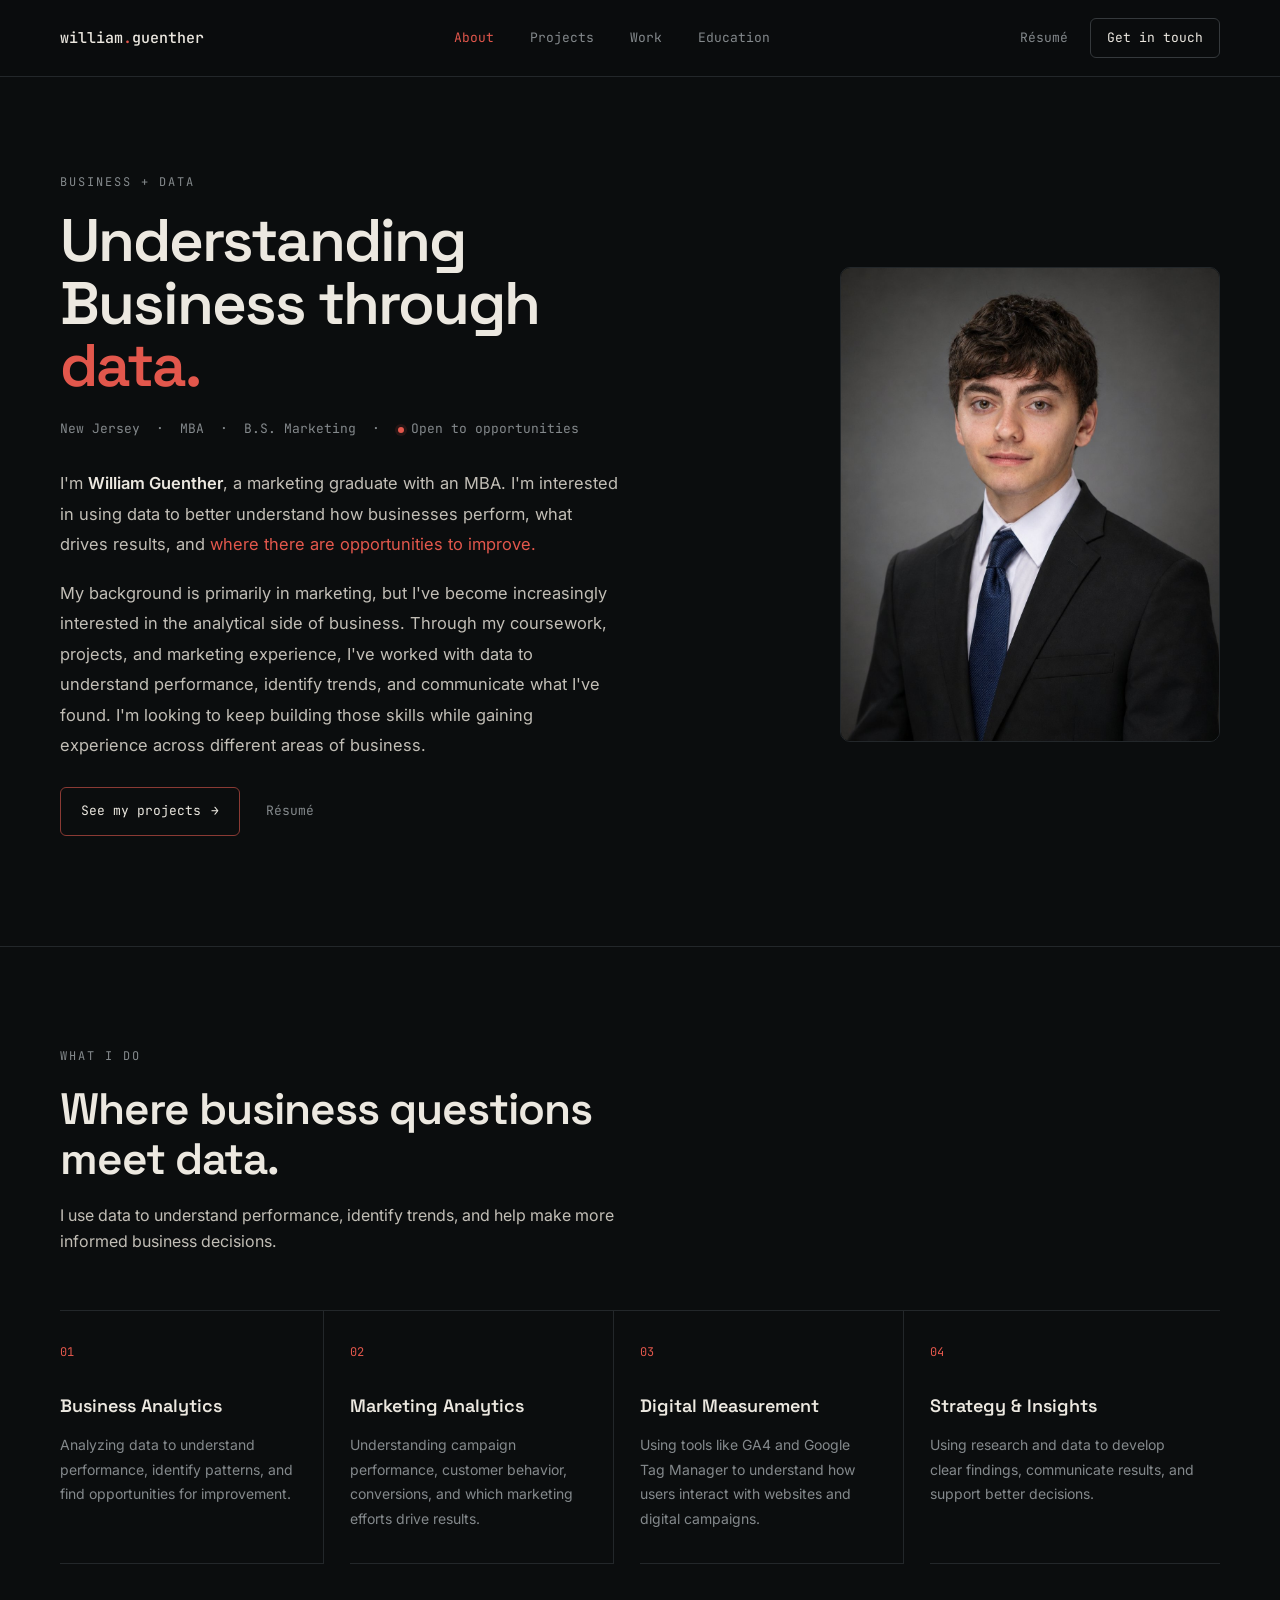
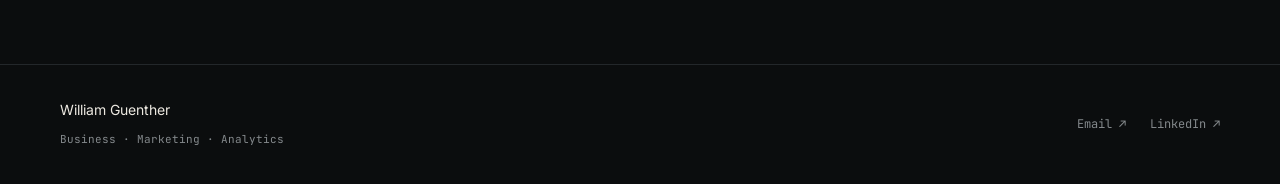
==== commit 423b5674: "Update index.html" ====
--- a/index.html
+++ b/index.html
@@ -10,8 +10,8 @@
 <!-- End Google Tag Manager -->
 <meta charset="UTF-8">
 <meta name="viewport" content="width=device-width, initial-scale=1.0">
-<title>William Guenther | Marketing Analytics</title>
-<meta name="description" content="William Guenther, focused on marketing analytics, digital measurement, and campaign performance.">
+<title>William Guenther | Business & Analytics</title>
+<meta name="description" content="William Guenther, a marketing graduate with an MBA interested in business, analytics, and using data to better understand performance.">
 <link rel="preconnect" href="https://fonts.googleapis.com">
 <link rel="preconnect" href="https://fonts.gstatic.com" crossorigin>
 <link href="https://fonts.googleapis.com/css2?family=Space+Grotesk:wght@500;600;700&family=Inter:wght@400;500;600&family=JetBrains+Mono:wght@400;500&display=swap" rel="stylesheet">
@@ -58,27 +58,27 @@
 
         <h1 class="hero__title reveal reveal-d1">
           Understanding<br>
-          Marketing through<br>
+          Business through<br>
           <span class="accent">data.</span>
         </h1>
 
         <p class="hero__meta reveal reveal-d2">
-          New Jersey &nbsp;·&nbsp; MBA, Business Analytics &nbsp;·&nbsp;
+          New Jersey &nbsp;·&nbsp; MBA &nbsp;·&nbsp; B.S. Marketing &nbsp;·&nbsp;
           <span class="status-dot"></span>Open to opportunities
         </p>
 
         <p class="hero__lead reveal reveal-d2">
-          I'm <strong>William Guenther</strong>, a marketing graduate with an MBA in Business
-          Analytics, focused on marketing analytics and digital measurement. I'm interested in
-          understanding how customers behave, how marketing performs, and
-          <span class="accent">what the data says to do next.</span>
+          I'm <strong>William Guenther</strong>, a marketing graduate with an MBA. I'm interested in
+          using data to better understand how businesses perform, what drives results, and
+          <span class="accent">where there are opportunities to improve.</span>
         </p>
 
         <p class="hero__lead reveal reveal-d2">
-          My work sits at the intersection of marketing, analytics, and digital measurement.
-          I'm building experience with tools like GA4, Google Tag Manager, and Google Ads to
-          understand customer behavior, measure campaign performance, and turn marketing data
-          into actionable insights.
+          My background is primarily in marketing, but I've become increasingly interested in
+          the analytical side of business. Through my coursework, projects, and marketing
+          experience, I've worked with data to understand performance, identify trends, and
+          communicate what I've found. I'm looking to keep building those skills while gaining
+          experience across different areas of business.
         </p>
 
         <div class="hero__actions reveal reveal-d3">
@@ -101,29 +101,29 @@
       <p class="eyebrow reveal">What I do</p>
       <h2 class="section__title reveal">Where business questions<br>meet data.</h2>
       <p class="section__lead reveal">
-        I focus on analysis that helps explain performance, uncover opportunities, and make better decisions.
+        I use data to understand performance, identify trends, and help make more informed business decisions.
       </p>
 
       <div class="specialty-grid">
         <article class="specialty reveal">
           <span class="specialty__index">01</span>
-          <h3>Marketing Analytics</h3>
-          <p>Campaign performance, customer acquisition, conversion behavior, and understanding which marketing efforts drive results.</p>
+          <h3>Business Analytics</h3>
+          <p>Analyzing data to understand performance, identify patterns, and find opportunities for improvement.</p>
         </article>
         <article class="specialty reveal">
           <span class="specialty__index">02</span>
-          <h3>Digital Measurement</h3>
-          <p>GA4, Google Tag Manager, conversion tracking, and measuring how users interact with websites and digital campaigns.</p>
+          <h3>Marketing Analytics</h3>
+          <p>Understanding campaign performance, customer behavior, conversions, and which marketing efforts drive results.</p>
         </article>
         <article class="specialty reveal">
           <span class="specialty__index">03</span>
-          <h3>Paid Media Analytics</h3>
-          <p>Analyzing campaign performance, conversions, and business outcomes to understand how advertising contributes to results.</p>
+          <h3>Digital Measurement</h3>
+          <p>Using tools like GA4 and Google Tag Manager to understand how users interact with websites and digital campaigns.</p>
         </article>
         <article class="specialty reveal">
           <span class="specialty__index">04</span>
-          <h3>Marketing Strategy &amp; Insights</h3>
-          <p>Turning marketing data into clear findings and recommendations that support better business decisions.</p>
+          <h3>Strategy &amp; Insights</h3>
+          <p>Using research and data to develop clear findings, communicate results, and support better decisions.</p>
         </article>
       </div>
     </div>
@@ -136,7 +136,7 @@
   <div class="container footer__inner">
     <div>
       <span class="footer__name">William Guenther</span>
-      <span class="footer__sub">Marketing Analytics · Digital Measurement</span>
+      <span class="footer__sub">Business · Marketing · Analytics</span>
     </div>
     <div class="footer__links">
       <a href="mailto:williamcguen@gmail.com">Email ↗</a>
--- a/style.css
+++ b/style.css
@@ -1,203 +1,898 @@
-<!DOCTYPE html>
-<html lang="en">
-<head>
-<!-- Google Tag Manager -->
-<script>(function(w,d,s,l,i){w[l]=w[l]||[];w[l].push({'gtm.start':
-new Date().getTime(),event:'gtm.js'});var f=d.getElementsByTagName(s)[0],
-j=d.createElement(s),dl=l!='dataLayer'?'&l='+l:'';j.async=true;j.src=
-'https://www.googletagmanager.com/gtm.js?id='+i+dl;f.parentNode.insertBefore(j,f);
-})(window,document,'script','dataLayer','GTM-MF5KTT6L');</script>
-<!-- End Google Tag Manager -->
-<meta charset="UTF-8">
-<meta name="viewport" content="width=device-width, initial-scale=1.0">
-<title>Google Ads Search Campaign | William Guenther</title>
-<meta name="description" content="A case study on building a controlled, budget-conscious Google Ads Search campaign for a local plumbing business's water heater services.">
-<link rel="preconnect" href="https://fonts.googleapis.com">
-<link rel="preconnect" href="https://fonts.gstatic.com" crossorigin>
-<link href="https://fonts.googleapis.com/css2?family=Space+Grotesk:wght@500;600;700&family=Inter:wght@400;500;600&family=JetBrains+Mono:wght@400;500&display=swap" rel="stylesheet">
-<link rel="stylesheet" href="style.css">
-</head>
-<body>
-<!-- Google Tag Manager (noscript) -->
-<noscript><iframe src="https://www.googletagmanager.com/ns.html?id=GTM-MF5KTT6L"
-height="0" width="0" style="display:none;visibility:hidden"></iframe></noscript>
-<!-- End Google Tag Manager (noscript) -->
-
-<div class="cursor-dot"></div>
-
-<header class="site-header">
-  <div class="container nav">
-    <a class="nav__logo" href="/">william<span>.</span>guenther</a>
-
-    <nav class="nav__links" id="navLinks">
-      <a class="nav__link" href="/">About</a>
-      <a class="nav__link is-active" href="projects.html">Projects</a>
-      <a class="nav__link" href="work.html">Work</a>
-      <a class="nav__link" href="education.html">Education</a>
-      <a class="nav__link nav__link--mobile-only" href="resume.html">Résumé</a>
-      <a class="nav__link nav__link--mobile-only" href="contact.html">Get in touch</a>
-    </nav>
-
-    <div class="nav__actions">
-      <a class="nav__resume" href="resume.html">Résumé</a>
-      <a class="btn-outline" href="contact.html">Get in touch</a>
-    </div>
-
-    <button class="nav__toggle" id="navToggle" aria-label="Toggle menu" aria-expanded="false">
-      <span></span><span></span><span></span>
-    </button>
-  </div>
-</header>
-
-<main>
-
-  <section class="case-hero">
-    <div class="container">
-      <a href="projects.html" class="btn-text interactive case-hero__back">← All projects</a>
-      <p class="eyebrow reveal">Case study</p>
-      <h1 class="section__title reveal">Google Ads Search Campaign</h1>
-      <p class="section__lead reveal">
-        Building a controlled, budget-conscious paid search strategy for a New Jersey plumbing
-        business's water heater services.
-      </p>
-      <div class="case-hero__meta reveal">
-        <div><span>Client</span>Local plumbing business</div>
-        <div><span>Role</span>Paid media strategy</div>
-        <div><span>Tools</span>Google Ads</div>
-        <div><span>Status</span>Paused before launch</div>
-      </div>
-    </div>
-  </section>
-
-  <section class="case-section">
-    <div class="container case-section__grid">
-      <p class="eyebrow reveal">01 — Overview</p>
-      <div class="reveal">
-        <h3 class="case-block__label">The challenge</h3>
-        <p class="case-block__text">
-          The plumbing business had a working analytics foundation but no paid traffic actively driving
-          new leads. Water heater repair, replacement, and installation searches were identified as a
-          high-intent opportunity, since customers searching these terms are typically ready to act,
-          making them a strong fit for a first paid search test.
-        </p>
-        <h3 class="case-block__label" style="margin-top:28px">The goal</h3>
-        <p class="case-block__text">
-          Build a Google Ads Search campaign focused specifically on water heater service leads, using a
-          small, realistic budget rather than Google's default automated recommendations, and structure
-          it as a controlled initial test rather than an open-ended spend commitment.
-        </p>
-      </div>
-    </div>
-  </section>
-
-  <section class="case-section">
-    <div class="container">
-      <p class="eyebrow reveal">02 — Campaign strategy</p>
-      <p class="case-block__text reveal" style="max-width:640px">
-        A Search campaign was chosen over Performance Max. Search keeps keyword targeting, ad copy, and
-        placement under direct control, which matters most for a first, limited-budget test where the
-        goal is to learn from search intent rather than hand budget decisions to full automation.
-      </p>
-    </div>
-  </section>
-
-  <section class="case-section">
-    <div class="container">
-      <p class="eyebrow reveal">03 — Targeting strategy</p>
-      <p class="case-block__text reveal" style="max-width:640px;margin-bottom:28px">
-        Keywords were built around water heater repair, replacement, and installation searches, along
-        with related plumber and service-call terms, to capture users with clear purchase intent.
-        Geographic targeting was limited to the business's actual service area rather than targeting
-        traffic indiscriminately.
-      </p>
-      <div class="screenshot-grid screenshot-grid--2 reveal">
-        <figure class="screenshot-frame">
-          <img src="Google Ads Search Campaign/search-keywords.png" alt="Google Ads Keywords report showing water heater repair, replacement, and installation search terms">
-          <figcaption>Keyword targeting</figcaption>
-        </figure>
-        <figure class="screenshot-frame">
-          <img src="Google Ads Search Campaign/location-targeting.png" alt="Google Ads Locations report showing campaign targeting limited to New Jersey service-area cities">
-          <figcaption>Service-area targeting</figcaption>
-        </figure>
-      </div>
-    </div>
-  </section>
-
-  <section class="case-section">
-    <div class="container">
-      <p class="eyebrow reveal">04 — Ad creation</p>
-      <p class="case-block__text reveal" style="max-width:640px;margin-bottom:28px">
-        A Responsive Search Ad was built with multiple headline and description variations covering
-        the core water heater services and a clear call to action, so Google can test combinations and
-        serve the strongest-performing version once the campaign is live.
-      </p>
-      <div class="screenshot-grid screenshot-grid--1 reveal" style="max-width:100%">
-        <figure class="screenshot-frame">
-          <img src="Google Ads Search Campaign/responsive-search-ad-preview.png" alt="Google Ads Responsive Search Ad headline assets, including water heater repair, installation, and replacement variations">
-          <figcaption>Responsive Search Ad headline assets</figcaption>
-        </figure>
-      </div>
-    </div>
-  </section>
-
-  <section class="case-section">
-    <div class="container">
-      <p class="eyebrow reveal">05 — Budget &amp; bidding</p>
-      <p class="case-block__text reveal" style="max-width:640px;margin-bottom:28px">
-        Rather than following Google's higher automated budget recommendation, the campaign was set to
-        an average daily budget of $16.50 (approximately $500 per month) with a Maximize Conversions
-        bidding strategy, keeping the initial test financially realistic for a small local business.
-      </p>
-      <div class="screenshot-grid screenshot-grid--1 reveal">
-        <figure class="screenshot-frame">
-          <img src="Google Ads Search Campaign/budget-bidding.png" alt="Google Ads campaign settings showing Maximize Conversions bidding, a $16.50 daily budget, and Submit lead forms as the conversion goal">
-          <figcaption>Budget &amp; bidding configuration</figcaption>
-        </figure>
-      </div>
-    </div>
-  </section>
-
-  <section class="case-section">
-    <div class="container">
-      <p class="eyebrow reveal">06 — Measurement connection</p>
-      <p class="case-block__text reveal" style="max-width:640px;margin-bottom:20px">
-        This campaign was not built in isolation. Its conversion goal is set to lead-form submissions,
-        and it relies on the GA4 and Google Tag Manager implementation already in place for the same
-        business, which captures contact-form submissions and phone-number clicks as
-        <code>generate_lead</code> events. Once live, that existing measurement framework is what will
-        let this campaign's leads be evaluated.
-      </p>
-      <a href="case-study-ga4-lead-tracking.html" class="btn-text interactive reveal">See the related GA4 &amp; GTM Lead Tracking Implementation →</a>
-    </div>
-  </section>
-
-  <section class="case-section case-section--outcome">
-    <div class="container">
-      <p class="eyebrow reveal">07 — Status</p>
-      <p class="case-block__text reveal" style="max-width:640px">
-        The campaign is fully configured and paused prior to launch. No advertising spend or performance
-        results are reported. This case study documents the targeting, creative, and budget strategy
-        behind the campaign build. Once launched, it will provide a real-world test of paid search
-        performance alongside the measurement foundation already established for the business.
-      </p>
-    </div>
-  </section>
-
-</main>
-
-<footer class="site-footer">
-  <div class="container footer__inner">
-    <div>
-      <span class="footer__name">William Guenther</span>
-      <span class="footer__sub">Business Analytics · Marketing Analytics</span>
-    </div>
-    <div class="footer__links">
-      <a href="mailto:williamcguen@gmail.com">Email ↗</a>
-      <a href="https://www.linkedin.com/in/william-guenther" target="_blank">LinkedIn ↗</a>
-    </div>
-  </div>
-</footer>
-
-<script src="script.js"></script>
-</body>
-</html>
+/* ===== RESET / BASE ===== */
+*{box-sizing:border-box;margin:0;padding:0}
+
+:root{
+  --bg:#0b0d0e;
+  --bg-raised:#131617;
+  --text:#ece8e0;
+  --text-soft:#c2beb6;
+  --muted:#84898c;
+  --line:#23272a;
+  --accent:#e2574c;
+  --accent-dim:rgba(226,87,76,.12);
+  --max:1160px;
+  --font-display:"Space Grotesk",sans-serif;
+  --font-body:"Inter",sans-serif;
+  --font-mono:"JetBrains Mono",monospace;
+}
+
+html{scroll-behavior:smooth}
+
+body{
+  background:var(--bg);
+  color:var(--text);
+  font-family:var(--font-body);
+  line-height:1.6;
+  -webkit-font-smoothing:antialiased;
+}
+
+a{color:inherit;text-decoration:none}
+img{max-width:100%;display:block}
+ul{list-style:none}
+
+.container{width:min(var(--max),calc(100% - 48px));margin:0 auto}
+
+.accent{color:var(--accent)}
+
+.eyebrow{
+  font-family:var(--font-mono);
+  font-size:12px;
+  letter-spacing:2px;
+  text-transform:uppercase;
+  color:var(--muted);
+  margin-bottom:18px;
+}
+
+/* ===== HEADER / NAV ===== */
+.site-header{
+  position:sticky;
+  top:0;
+  z-index:100;
+  background:rgba(11,13,14,.88);
+  backdrop-filter:blur(10px);
+  border-bottom:1px solid var(--line);
+}
+
+.nav{
+  display:flex;
+  align-items:center;
+  justify-content:space-between;
+  height:76px;
+}
+
+.nav__logo{
+  font-family:var(--font-mono);
+  font-size:15px;
+  font-weight:500;
+}
+.nav__logo span{color:var(--accent)}
+
+.nav__links{display:flex;align-items:center;gap:36px}
+
+.nav__link{
+  font-family:var(--font-mono);
+  font-size:13px;
+  color:var(--muted);
+  transition:color .2s ease;
+}
+.nav__link:hover{color:var(--text)}
+.nav__link.is-active{color:var(--accent)}
+
+.nav__link--mobile-only{display:none}
+
+.nav__actions{display:flex;align-items:center;gap:22px}
+
+.nav__resume{
+  font-family:var(--font-mono);
+  font-size:13px;
+  color:var(--muted);
+  transition:color .2s ease;
+}
+.nav__resume:hover{color:var(--text)}
+
+.btn-outline{
+  border:1px solid #35393c;
+  border-radius:6px;
+  padding:9px 16px;
+  font-family:var(--font-mono);
+  font-size:13px;
+  transition:border-color .2s ease,color .2s ease;
+}
+.btn-outline:hover{border-color:var(--accent);color:var(--accent)}
+
+.nav__toggle{
+  display:none;
+  flex-direction:column;
+  justify-content:center;
+  align-items:center;
+  width:32px;
+  height:32px;
+  background:none;
+  border:none;
+  padding:0;
+  appearance:none;
+  -webkit-appearance:none;
+  cursor:pointer;
+}
+.nav__toggle span{
+  display:block;
+  width:22px;
+  height:2px;
+  background:var(--text);
+  transition:transform .2s ease,opacity .2s ease;
+}
+.nav__toggle span+span{margin-top:5px}
+.nav__toggle.is-open span:nth-child(1){transform:translateY(7px) rotate(45deg)}
+.nav__toggle.is-open span:nth-child(2){opacity:0}
+.nav__toggle.is-open span:nth-child(3){transform:translateY(-7px) rotate(-45deg)}
+
+/* ===== HERO ===== */
+.hero{padding:96px 0 110px}
+
+.hero__grid{
+  display:grid;
+  grid-template-columns:1.15fr .85fr;
+  gap:70px;
+  align-items:center;
+}
+
+.hero__title{
+  font-family:var(--font-display);
+  font-size:clamp(38px,4.8vw,60px);
+  font-weight:600;
+  line-height:1.04;
+  letter-spacing:-2px;
+  margin-bottom:22px;
+}
+
+.hero__meta{
+  display:flex;
+  align-items:center;
+  font-family:var(--font-mono);
+  font-size:13px;
+  color:var(--muted);
+  margin-bottom:28px;
+}
+
+.status-dot{
+  display:inline-block;
+  width:6px;
+  height:6px;
+  border-radius:50%;
+  background:var(--accent);
+  margin:0 7px 0 10px;
+  box-shadow:0 0 0 3px var(--accent-dim);
+}
+
+.hero__lead{
+  max-width:560px;
+  font-size:16.5px;
+  line-height:1.85;
+  color:var(--text-soft);
+  margin-bottom:18px;
+}
+.hero__lead strong{color:var(--text);font-weight:600}
+
+.hero__actions{display:flex;align-items:center;gap:26px;margin-top:26px}
+
+.btn-primary{
+  display:inline-flex;
+  align-items:center;
+  gap:10px;
+  padding:13px 20px;
+  border:1px solid #8a3a34;
+  border-radius:6px;
+  font-family:var(--font-mono);
+  font-size:13px;
+  color:var(--text);
+  transition:.2s ease;
+}
+.btn-primary:hover{background:var(--accent-dim);border-color:var(--accent)}
+.btn-primary span{transition:transform .2s ease}
+.btn-primary:hover span{transform:translateX(3px)}
+
+.btn-text{
+  font-family:var(--font-mono);
+  font-size:13px;
+  color:var(--muted);
+  transition:color .2s ease;
+}
+.btn-text:hover{color:var(--accent)}
+
+/* ===== CONTACT FORM ===== */
+.contact-hero-grid{align-items:center}
+
+.contact-hero-grid__visual{
+  height:100%;
+  display:flex;
+  align-items:center;
+  justify-content:center;
+}
+
+.contact-hero-grid__chart.chart-toy{
+  width:100%;
+  max-width:none;
+  margin-left:0;
+}
+
+.contact-form-card{
+  background:var(--bg-raised);
+  border:1px solid var(--line);
+  border-radius:10px;
+  padding:32px;
+  margin-top:32px;
+}
+
+.contact-form__row{
+  display:grid;
+  grid-template-columns:1fr 1fr;
+  gap:18px;
+}
+
+.form-group{
+  display:flex;
+  flex-direction:column;
+  gap:8px;
+  margin-bottom:18px;
+}
+
+.form-group label{
+  font-family:var(--font-mono);
+  font-size:12px;
+  letter-spacing:.5px;
+  text-transform:uppercase;
+  color:var(--muted);
+}
+
+.form-group input,
+.form-group select,
+.form-group textarea{
+  background:var(--bg);
+  border:1px solid var(--line);
+  border-radius:6px;
+  padding:12px 14px;
+  font-family:var(--font-body);
+  font-size:14px;
+  color:var(--text);
+  transition:border-color .2s ease;
+  width:100%;
+}
+
+.form-group input:focus,
+.form-group select:focus,
+.form-group textarea:focus{
+  outline:none;
+  border-color:var(--accent);
+}
+
+.form-group textarea{
+  resize:vertical;
+  min-height:130px;
+}
+
+.form-group select{
+  appearance:none;
+  background-image:url("data:image/svg+xml,%3Csvg xmlns='http://www.w3.org/2000/svg' width='12' height='8'%3E%3Cpath d='M1 1l5 5 5-5' stroke='%2384898c' stroke-width='1.5' fill='none' fill-rule='evenodd'/%3E%3C/svg%3E");
+  background-repeat:no-repeat;
+  background-position:right 14px center;
+  padding-right:36px;
+}
+
+.contact-form .btn-primary{
+  border:none;
+  background:var(--accent);
+  color:#fff;
+  cursor:pointer;
+  font-size:13px;
+}
+.contact-form .btn-primary:hover{background:#c8483e;border-color:transparent}
+
+/* honeypot field, hidden from real users */
+.form-group--hp{
+  position:absolute;
+  left:-9999px;
+  width:1px;
+  height:1px;
+  overflow:hidden;
+}
+
+.form-note{
+  font-family:var(--font-mono);
+  font-size:12px;
+  color:var(--muted);
+  margin-top:14px;
+}
+
+.form-note--error{color:var(--accent)}
+
+@media(max-width:640px){
+  .contact-form__row{grid-template-columns:1fr}
+  .contact-form-card{padding:22px}
+}
+
+/* ===== HERO VISUAL / PORTRAIT ===== */
+.hero__portrait{aspect-ratio:4/5;max-width:380px;margin-left:auto}
+.hero__portrait img{width:100%;height:100%;object-fit:cover}
+
+/* ===== (unused) SAMPLE DASHBOARD CARD, no page currently references these classes ===== */
+.visual-card{
+  background:var(--bg-raised);
+  border:1px solid var(--line);
+  border-radius:12px;
+  padding:26px 26px 22px;
+}
+
+.visual-card__header{
+  display:flex;
+  align-items:center;
+  justify-content:space-between;
+  margin-bottom:22px;
+}
+.visual-card__title{
+  font-family:var(--font-mono);
+  font-size:12px;
+  letter-spacing:1.5px;
+  text-transform:uppercase;
+  color:var(--text-soft);
+}
+.visual-card__tag{
+  font-family:var(--font-mono);
+  font-size:11px;
+  color:var(--muted);
+  border:1px solid var(--line);
+  border-radius:4px;
+  padding:3px 8px;
+}
+
+.visual-card__stats{
+  display:grid;
+  grid-template-columns:repeat(3,1fr);
+  gap:14px;
+  margin-bottom:24px;
+}
+.visual-stat{
+  border-top:1px solid var(--line);
+  padding-top:10px;
+}
+.visual-stat__label{
+  display:block;
+  font-family:var(--font-mono);
+  font-size:10px;
+  letter-spacing:1px;
+  text-transform:uppercase;
+  color:var(--muted);
+  margin-bottom:6px;
+}
+.visual-stat strong{font-family:var(--font-display);font-size:20px;font-weight:600}
+
+.visual-card__chart{position:relative;height:96px;margin-bottom:16px}
+
+.chart-line{
+  position:absolute;
+  inset:0;
+  width:100%;
+  height:100%;
+}
+.chart-line polyline{
+  fill:none;
+  stroke:var(--accent);
+  stroke-width:2;
+  stroke-linecap:round;
+  stroke-linejoin:round;
+  opacity:.85;
+}
+
+.chart-bars{
+  position:absolute;
+  inset:0;
+  display:flex;
+  align-items:flex-end;
+  gap:8px;
+}
+.chart-bars span{
+  flex:1;
+  height:var(--h);
+  background:linear-gradient(180deg,rgba(226,87,76,.5),rgba(226,87,76,.08));
+  border-radius:3px 3px 0 0;
+  transform:scaleY(0);
+  transform-origin:bottom;
+  animation:grow .8s ease forwards;
+  animation-delay:.3s;
+}
+
+@keyframes grow{to{transform:scaleY(1)}}
+
+.visual-card__footer{
+  display:flex;
+  justify-content:space-between;
+  font-family:var(--font-mono);
+  font-size:10px;
+  letter-spacing:.5px;
+  color:var(--muted);
+  border-top:1px solid var(--line);
+  padding-top:14px;
+}
+
+/* ===== GENERIC SECTION ===== */
+.section{border-top:1px solid var(--line);padding:100px 0}
+.section--tight{padding:60px 0}
+
+.section__title{
+  font-family:var(--font-display);
+  font-size:clamp(30px,4vw,44px);
+  font-weight:600;
+  letter-spacing:-1px;
+  line-height:1.15;
+  margin-bottom:18px;
+}
+
+.section__lead{
+  max-width:560px;
+  color:var(--text-soft);
+  font-size:16px;
+  margin-bottom:56px;
+}
+
+/* ===== SPECIALTIES ===== */
+.specialty-grid{
+  display:grid;
+  grid-template-columns:repeat(4,1fr);
+  border-top:1px solid var(--line);
+}
+.specialty{
+  padding:32px 26px 32px 0;
+  border-bottom:1px solid var(--line);
+}
+.specialty:not(:last-child){border-right:1px solid var(--line);margin-right:26px}
+.specialty__index{
+  display:block;
+  font-family:var(--font-mono);
+  font-size:12px;
+  color:var(--accent);
+  margin-bottom:30px;
+}
+.specialty h3{font-family:var(--font-display);font-size:18px;font-weight:600;margin-bottom:12px}
+.specialty p{color:var(--muted);font-size:14px;line-height:1.75}
+
+/* ===== TOOLKIT ===== */
+.toolkit{display:flex;flex-wrap:wrap;gap:12px}
+.toolkit span{
+  font-family:var(--font-mono);
+  font-size:13px;
+  color:var(--text-soft);
+  border:1px solid var(--line);
+  border-radius:20px;
+  padding:8px 16px;
+}
+
+/* ===== FOOTER ===== */
+.site-footer{border-top:1px solid var(--line);padding:34px 0}
+.footer__inner{display:flex;justify-content:space-between;align-items:center}
+.footer__name{display:block;font-size:14px;margin-bottom:3px}
+.footer__sub{font-family:var(--font-mono);font-size:11px;color:var(--muted)}
+.footer__links{display:flex;gap:24px}
+.footer__links a{font-family:var(--font-mono);font-size:12px;color:var(--muted)}
+.footer__links a:hover{color:var(--accent)}
+
+/* ===== PROJECTS PAGE ===== */
+.projects-hero{padding:80px 0 60px}
+
+.project-list{padding-bottom:60px}
+
+.project-row{
+  display:grid;
+  grid-template-columns:1fr 1fr;
+  gap:64px;
+  align-items:center;
+  padding:70px 0;
+  border-top:1px solid var(--line);
+}
+.project-row--reverse .project-row__visual{order:-1}
+
+.project-row__meta{
+  font-family:var(--font-mono);
+  font-size:12px;
+  letter-spacing:1px;
+  color:var(--accent);
+  text-transform:uppercase;
+  margin-bottom:16px;
+}
+.project-row__meta span{color:var(--muted)}
+
+.project-row__title{
+  font-family:var(--font-display);
+  font-size:clamp(24px,3vw,32px);
+  font-weight:600;
+  letter-spacing:-.5px;
+  margin-bottom:16px;
+}
+
+.project-row__desc{
+  color:var(--text-soft);
+  font-size:15px;
+  line-height:1.8;
+  max-width:480px;
+  margin-bottom:22px;
+}
+
+.project-row__tags{display:flex;flex-wrap:wrap;gap:10px;margin-bottom:26px}
+.project-row__tags span{
+  font-family:var(--font-mono);
+  font-size:12px;
+  color:var(--text-soft);
+  border:1px solid var(--line);
+  border-radius:20px;
+  padding:6px 14px;
+}
+
+.project-row__links{display:flex;align-items:center;gap:20px;flex-wrap:wrap}
+.project-row__soon{
+  font-family:var(--font-mono);
+  font-size:11px;
+  color:var(--muted);
+  font-style:italic;
+}
+
+.project-row__visual{
+  border:1px solid var(--line);
+  border-radius:12px;
+  overflow:hidden;
+  background:var(--bg-raised);
+}
+.project-row__visual img{width:100%;height:100%;object-fit:cover;display:block}
+
+.project-row__visual--soon{
+  display:flex;
+  align-items:center;
+  justify-content:center;
+  text-align:center;
+  min-height:220px;
+  padding:24px;
+  font-family:var(--font-mono);
+  font-size:12px;
+  color:var(--muted);
+  line-height:1.7;
+}
+
+.project-row--soon .project-row__title{color:var(--text-soft)}
+
+.status-pill{
+  display:inline-block;
+  font-family:var(--font-mono);
+  font-size:11px;
+  letter-spacing:.5px;
+  text-transform:uppercase;
+  color:var(--accent);
+  border:1px solid var(--line);
+  border-radius:20px;
+  padding:6px 14px;
+  width:fit-content;
+}
+
+/* ===== CASE STUDY PAGE ===== */
+.case-hero{padding:60px 0 70px}
+.case-hero__back{display:inline-block;margin-bottom:28px}
+
+.case-hero__meta{
+  display:flex;
+  flex-wrap:wrap;
+  gap:36px;
+  margin-top:36px;
+  padding-top:28px;
+  border-top:1px solid var(--line);
+}
+.case-hero__meta div{display:flex;flex-direction:column;gap:6px;font-size:14px;color:var(--text-soft)}
+.case-hero__meta span{
+  font-family:var(--font-mono);
+  font-size:11px;
+  letter-spacing:1px;
+  text-transform:uppercase;
+  color:var(--muted);
+}
+
+.case-section{border-top:1px solid var(--line);padding:64px 0}
+.case-section--outcome{padding-bottom:90px}
+
+.case-section__grid{display:grid;grid-template-columns:220px 1fr;gap:40px}
+
+.case-block__label{font-family:var(--font-display);font-size:18px;font-weight:600;margin-bottom:10px}
+.case-block__text{color:var(--text-soft);font-size:15px;line-height:1.85}
+.case-block__text code{
+  font-family:var(--font-mono);
+  font-size:13px;
+  color:var(--accent);
+  background:var(--bg-raised);
+  padding:2px 6px;
+  border-radius:4px;
+}
+
+.table-wrap{overflow-x:auto;border:1px solid var(--line);border-radius:10px}
+.measure-table{width:100%;border-collapse:collapse;min-width:520px}
+.measure-table th{
+  text-align:left;
+  font-family:var(--font-mono);
+  font-size:11px;
+  letter-spacing:.5px;
+  text-transform:uppercase;
+  color:var(--muted);
+  padding:14px 18px;
+  background:var(--bg-raised);
+  border-bottom:1px solid var(--line);
+}
+.measure-table td{
+  padding:14px 18px;
+  font-size:14px;
+  color:var(--text-soft);
+  border-bottom:1px solid var(--line);
+}
+.measure-table tr:last-child td{border-bottom:none}
+.measure-table code{font-family:var(--font-mono);font-size:12.5px;color:var(--accent)}
+
+.screenshot-grid{display:grid;grid-template-columns:repeat(3,1fr);gap:22px}
+.screenshot-grid--2{grid-template-columns:repeat(2,1fr)}
+.screenshot-grid--1{grid-template-columns:1fr;max-width:560px}
+.screenshot-frame{border:1px solid var(--line);border-radius:10px;overflow:hidden;background:var(--bg-raised)}
+.screenshot-frame__ph{
+  display:flex;
+  align-items:center;
+  justify-content:center;
+  text-align:center;
+  min-height:180px;
+  padding:20px;
+  font-family:var(--font-mono);
+  font-size:11.5px;
+  color:var(--muted);
+  line-height:1.6;
+}
+.screenshot-frame figcaption{
+  padding:12px 16px;
+  font-family:var(--font-mono);
+  font-size:12px;
+  color:var(--text-soft);
+  border-top:1px solid var(--line);
+}
+.screenshot-frame img{width:100%;display:block}
+
+.outcome-stats{display:grid;grid-template-columns:repeat(3,1fr);gap:24px}
+.outcome-stat{
+  border:1px solid var(--line);
+  border-radius:10px;
+  padding:26px 22px;
+  display:flex;
+  flex-direction:column;
+  gap:8px;
+}
+.outcome-stat strong{font-family:var(--font-display);font-size:26px;font-weight:600}
+.outcome-stat span{font-family:var(--font-mono);font-size:12px;color:var(--muted)}
+
+/* ===== WORK PAGE ===== */
+.work-hero{padding:80px 0 60px}
+
+.timeline{border-top:1px solid var(--line)}
+
+.timeline-item{
+  display:grid;
+  grid-template-columns:200px 1fr;
+  gap:40px;
+  padding:36px 0;
+  border-bottom:1px solid var(--line);
+}
+
+.timeline-item__meta{display:flex;flex-direction:column;gap:4px}
+.timeline-item__dates{font-family:var(--font-mono);font-size:13px;color:var(--text-soft)}
+.timeline-item__location{font-family:var(--font-mono);font-size:11px;color:var(--muted);text-transform:uppercase;letter-spacing:.5px}
+
+.timeline-item__body h3{
+  font-family:var(--font-display);
+  font-size:19px;
+  font-weight:600;
+  margin-bottom:14px;
+}
+.timeline-item__body h3 span{color:var(--muted);font-weight:500;font-size:16px}
+
+.timeline-item__body ul{display:flex;flex-direction:column;gap:8px}
+.timeline-item__body li{
+  position:relative;
+  padding-left:18px;
+  color:var(--text-soft);
+  font-size:14.5px;
+  line-height:1.7;
+}
+.timeline-item__body li::before{
+  content:"";
+  position:absolute;
+  left:0;
+  top:10px;
+  width:8px;
+  height:1.5px;
+  background:var(--accent);
+}
+
+.timeline-item__note{font-family:var(--font-mono);font-size:12.5px;color:var(--muted);margin-bottom:4px}
+
+.grad-grid{display:grid;grid-template-columns:repeat(2,1fr);gap:28px}
+.grad-card{
+  border:1px solid var(--line);
+  border-radius:10px;
+  padding:26px;
+  display:flex;
+  flex-direction:column;
+}
+.grad-card h3{font-family:var(--font-display);font-size:17px;font-weight:600;margin-bottom:6px}
+.grad-card__org{font-family:var(--font-mono);font-size:12px;color:var(--accent);margin-bottom:16px}
+.grad-card ul{display:flex;flex-direction:column;gap:8px;margin-bottom:16px}
+.grad-card li{
+  position:relative;
+  padding-left:16px;
+  color:var(--text-soft);
+  font-size:13.5px;
+  line-height:1.7;
+}
+.grad-card li::before{
+  content:"";
+  position:absolute;
+  left:0;
+  top:9px;
+  width:7px;
+  height:1.5px;
+  background:var(--accent);
+}
+.grad-card .btn-text{margin-top:auto}
+
+
+/* ===== CONTACT PAGE CHART TOY (decorative, no data) ===== */
+.chart-toy{
+  position:relative;
+  aspect-ratio:3/2;
+  max-width:420px;
+  margin-left:auto;
+  display:flex;
+  align-items:flex-end;
+  justify-content:center;
+  gap:16px;
+  padding:8px 20px 28px;
+  overflow:hidden;
+}
+.chart-toy::before{
+  content:"";
+  position:absolute;
+  left:20px;
+  right:20px;
+  bottom:28px;
+  height:1px;
+  background:var(--line);
+}
+.chart-toy__line{
+  position:absolute;
+  inset:0;
+  width:100%;
+  height:100%;
+  z-index:2;
+  pointer-events:none;
+}
+.chart-toy__line polyline{
+  fill:none;
+  stroke:var(--accent);
+  stroke-width:2.5;
+  stroke-linecap:round;
+  stroke-linejoin:round;
+  stroke-dasharray:7 7;
+  animation:chart-line-flow 1s linear infinite;
+  filter:drop-shadow(0 2px 6px rgba(226,87,76,.5));
+}
+.chart-toy__line circle{
+  fill:var(--accent);
+  animation:chart-dot-pulse 2s ease-in-out infinite;
+}
+.chart-toy__line circle:nth-child(3){animation-delay:.3s}
+.chart-toy__line circle:nth-child(4){animation-delay:.6s}
+.chart-toy__line circle:nth-child(5){animation-delay:.9s}
+.chart-toy__line circle:nth-child(6){animation-delay:1.2s}
+.chart-toy__line circle:nth-child(7){animation-delay:1.5s}
+.chart-toy__line circle:nth-child(8){animation-delay:1.8s}
+@keyframes chart-line-flow{
+  to{stroke-dashoffset:-28}
+}
+@keyframes chart-dot-pulse{
+  0%,100%{r:4.5;opacity:1}
+  50%{r:6.5;opacity:.65}
+}
+.chart-toy__bar{
+  position:relative;
+  z-index:1;
+  width:30px;
+  border-radius:8px 8px 3px 3px;
+  background:linear-gradient(180deg, #d7d6d3 0%, #c3c2be 100%);
+  box-shadow:inset 0 1px 0 rgba(255,255,255,.5);
+  transform-origin:bottom;
+  transition:background .35s ease, box-shadow .35s ease, transform .35s cubic-bezier(.34,1.56,.64,1);
+  animation:chart-idle 4.2s ease-in-out infinite;
+}
+.chart-toy__bar:hover{
+  animation-play-state:paused;
+  background:linear-gradient(180deg, var(--accent) 0%, #a83a32 100%);
+  box-shadow:0 0 22px var(--accent-dim), inset 0 1px 0 rgba(255,255,255,.15);
+  transform:scaleY(1.1);
+}
+@keyframes chart-idle{
+  0%,100%{transform:scaleY(1)}
+  50%{transform:scaleY(1.04)}
+}
+
+/* ===== CONTACT PAGE DOODLE (decorative, no data) ===== */
+.contact-doodle{margin-top:40px}
+.contact-doodle svg{overflow:visible}
+.contact-doodle__plane{
+  transform-origin:center;
+  animation:doodle-plane-float 3.4s ease-in-out infinite;
+}
+.contact-doodle__dot{
+  transform-origin:center;
+  animation:doodle-dot-float 2.8s ease-in-out infinite;
+}
+.contact-doodle__dot--2{animation-delay:.5s}
+.contact-doodle__dot--3{animation-delay:1s}
+.contact-doodle__dot--4{animation-delay:1.5s}
+@keyframes doodle-plane-float{
+  0%,100%{transform:translateY(0) rotate(0deg)}
+  50%{transform:translateY(-9px) rotate(-3deg)}
+}
+@keyframes doodle-dot-float{
+  0%,100%{transform:translateY(0);opacity:.9}
+  50%{transform:translateY(-12px);opacity:.35}
+}
+
+/* ===== SCROLL REVEAL ===== */
+.reveal{opacity:0;transform:translateY(16px);animation:reveal .7s ease forwards}
+.reveal-d1{animation-delay:.08s}
+.reveal-d2{animation-delay:.16s}
+.reveal-d3{animation-delay:.24s}
+@keyframes reveal{to{opacity:1;transform:none}}
+
+@media(prefers-reduced-motion:reduce){
+  .reveal{animation:none;opacity:1;transform:none}
+  .chart-bars span{animation:none;transform:scaleY(1)}
+}
+
+/* ===== RESPONSIVE ===== */
+@media(max-width:900px){
+  .hero__grid{grid-template-columns:1fr;gap:50px}
+  .specialty-grid{grid-template-columns:repeat(2,1fr)}
+  .specialty:nth-child(2n){border-right:0;margin-right:0}
+  .project-row{grid-template-columns:1fr;gap:34px;padding:50px 0}
+  .project-row--reverse .project-row__visual{order:0}
+  .timeline-item{grid-template-columns:1fr;gap:14px}
+  .grad-grid{grid-template-columns:1fr}
+  .case-section__grid{grid-template-columns:1fr}
+  .screenshot-grid,.screenshot-grid--2{grid-template-columns:1fr}
+  .outcome-stats{grid-template-columns:1fr}
+  .case-hero__meta{gap:22px}
+}
+
+@media(max-width:760px){
+  .nav__links{
+    display:none;
+    position:absolute;
+    top:76px;
+    left:0;
+    right:0;
+    flex-direction:column;
+    align-items:flex-start;
+    gap:0;
+    background:var(--bg);
+    border-bottom:1px solid var(--line);
+    padding:8px 24px 20px;
+  }
+  .nav__links.is-open{display:flex}
+  .nav__link{width:100%;padding:14px 0;border-bottom:1px solid var(--line)}
+  .nav__link--mobile-only{display:flex}
+  .nav__actions{display:none}
+  .nav__toggle{display:flex}
+
+  .hero{padding:64px 0 80px}
+  .hero__actions{flex-direction:column;align-items:flex-start;gap:18px}
+  .section{padding:70px 0}
+  .specialty-grid{grid-template-columns:1fr}
+  .specialty{border-right:0!important;margin-right:0!important}
+  .footer__inner{flex-direction:column;align-items:flex-start;gap:18px}
+}
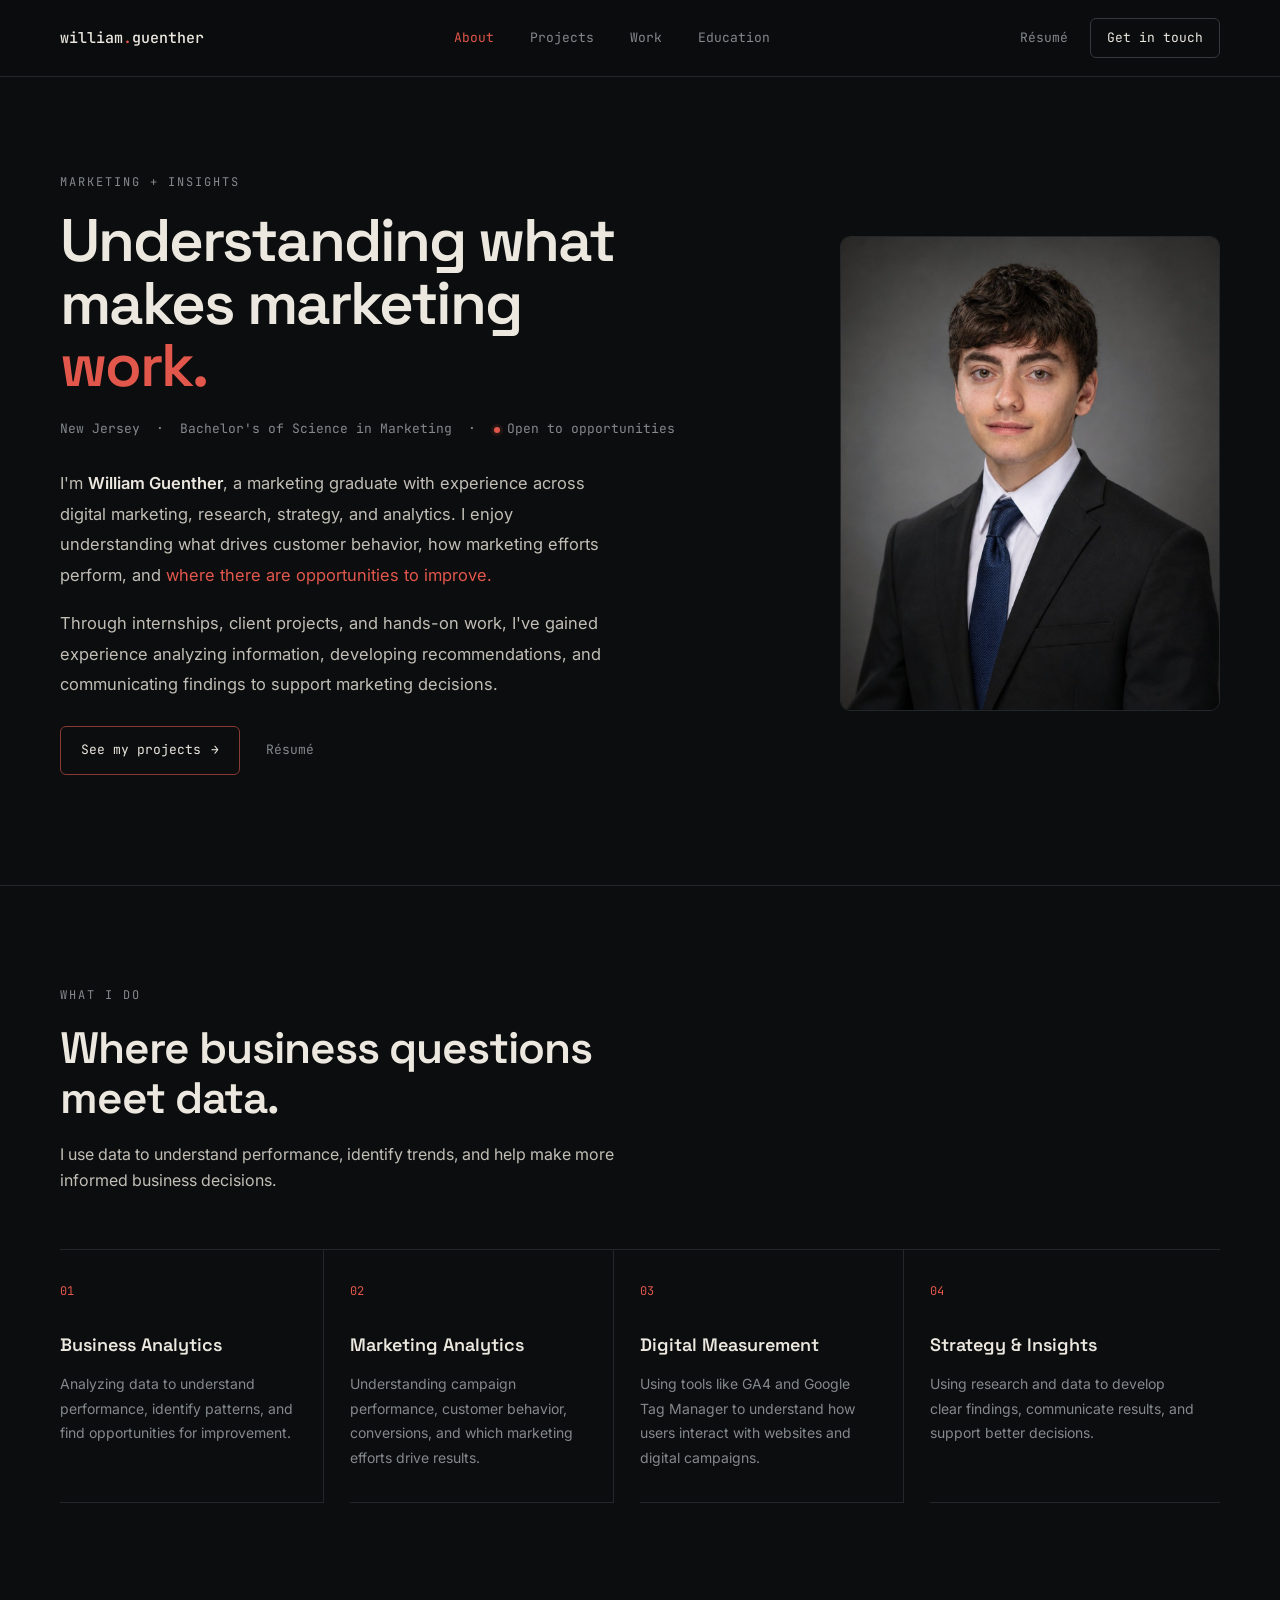
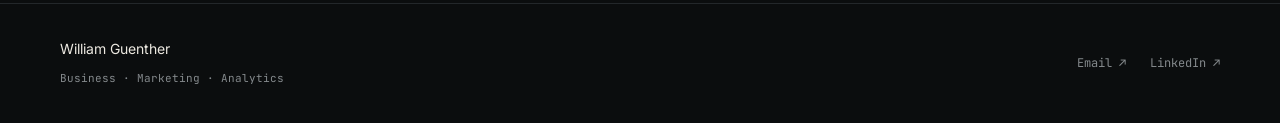
==== commit 1a567b8f: "Update index.html" ====
--- a/index.html
+++ b/index.html
@@ -10,8 +10,8 @@
 <!-- End Google Tag Manager -->
 <meta charset="UTF-8">
 <meta name="viewport" content="width=device-width, initial-scale=1.0">
-<title>William Guenther | Business & Analytics</title>
-<meta name="description" content="William Guenther, a marketing graduate with an MBA interested in business, analytics, and using data to better understand performance.">
+<title>William Guenther | Marketing & Insights</title>
+<meta name="description" content="William Guenther, a marketing graduate with experience across digital marketing, research, strategy, and analytics.">
 <link rel="preconnect" href="https://fonts.googleapis.com">
 <link rel="preconnect" href="https://fonts.gstatic.com" crossorigin>
 <link href="https://fonts.googleapis.com/css2?family=Space+Grotesk:wght@500;600;700&family=Inter:wght@400;500;600&family=JetBrains+Mono:wght@400;500&display=swap" rel="stylesheet">
@@ -54,31 +54,30 @@
     <div class="container hero__grid">
 
       <div class="hero__intro">
-        <p class="eyebrow reveal">Business + Data</p>
+        <p class="eyebrow reveal">Marketing + Insights</p>
 
         <h1 class="hero__title reveal reveal-d1">
-          Understanding<br>
-          Business through<br>
-          <span class="accent">data.</span>
+          Understanding what<br>
+          makes marketing<br>
+          <span class="accent">work.</span>
         </h1>
 
         <p class="hero__meta reveal reveal-d2">
-          New Jersey &nbsp;·&nbsp; MBA &nbsp;·&nbsp; B.S. Marketing &nbsp;·&nbsp;
+          New Jersey &nbsp;·&nbsp; Bachelor's of Science in Marketing &nbsp;·&nbsp;
           <span class="status-dot"></span>Open to opportunities
         </p>
 
         <p class="hero__lead reveal reveal-d2">
-          I'm <strong>William Guenther</strong>, a marketing graduate with an MBA. I'm interested in
-          using data to better understand how businesses perform, what drives results, and
-          <span class="accent">where there are opportunities to improve.</span>
+          I'm <strong>William Guenther</strong>, a marketing graduate with experience across digital
+          marketing, research, strategy, and analytics. I enjoy understanding what drives customer
+          behavior, how marketing efforts perform, and <span class="accent">where there are
+          opportunities to improve.</span>
         </p>
 
         <p class="hero__lead reveal reveal-d2">
-          My background is primarily in marketing, but I've become increasingly interested in
-          the analytical side of business. Through my coursework, projects, and marketing
-          experience, I've worked with data to understand performance, identify trends, and
-          communicate what I've found. I'm looking to keep building those skills while gaining
-          experience across different areas of business.
+          Through internships, client projects, and hands-on work, I've gained experience
+          analyzing information, developing recommendations, and communicating findings to
+          support marketing decisions.
         </p>
 
         <div class="hero__actions reveal reveal-d3">
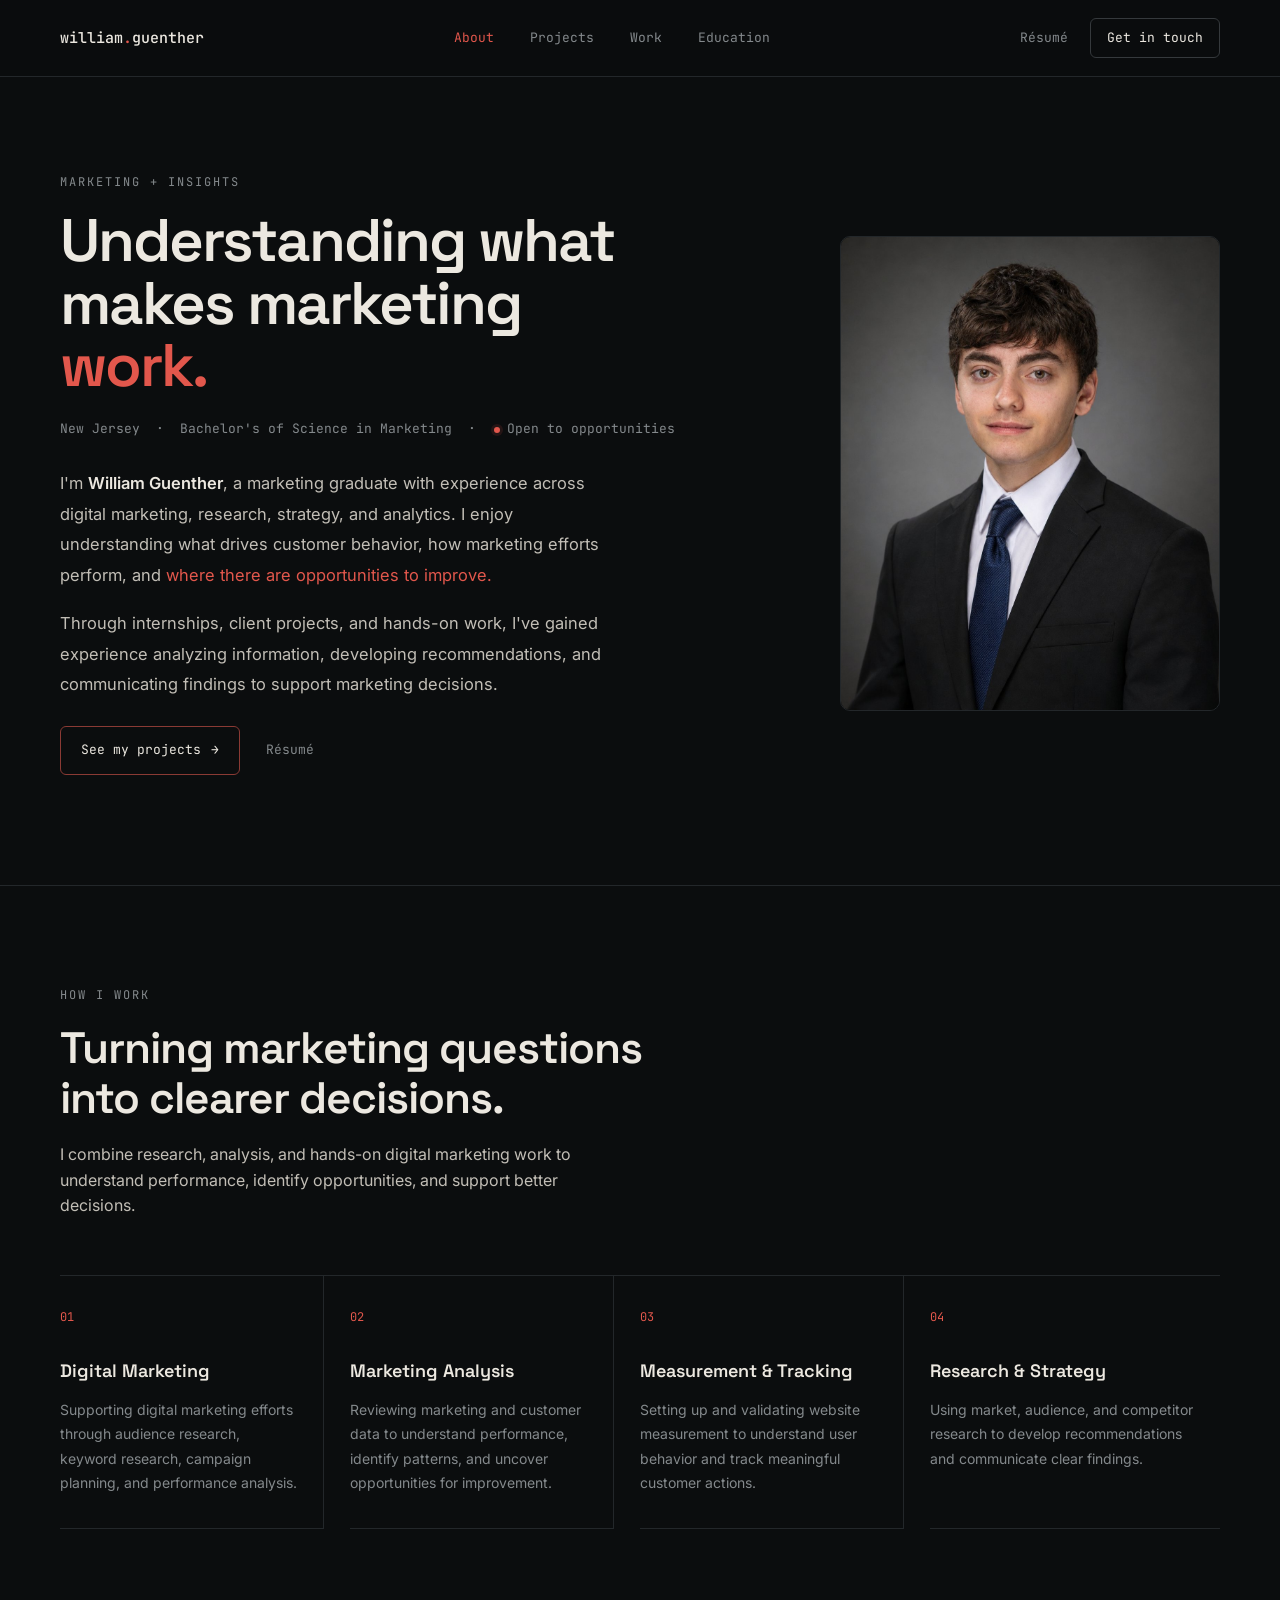
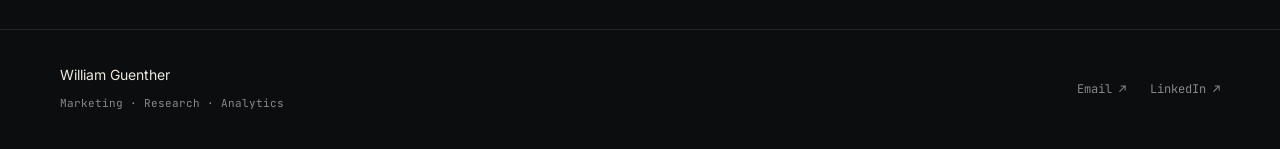
==== commit bca3a203: "Update index.html" ====
--- a/index.html
+++ b/index.html
@@ -97,32 +97,32 @@
 
   <section class="section">
     <div class="container">
-      <p class="eyebrow reveal">What I do</p>
-      <h2 class="section__title reveal">Where business questions<br>meet data.</h2>
+      <p class="eyebrow reveal">How I work</p>
+      <h2 class="section__title reveal">Turning marketing questions<br>into clearer decisions.</h2>
       <p class="section__lead reveal">
-        I use data to understand performance, identify trends, and help make more informed business decisions.
+        I combine research, analysis, and hands-on digital marketing work to understand performance, identify opportunities, and support better decisions.
       </p>
 
       <div class="specialty-grid">
         <article class="specialty reveal">
           <span class="specialty__index">01</span>
-          <h3>Business Analytics</h3>
-          <p>Analyzing data to understand performance, identify patterns, and find opportunities for improvement.</p>
+          <h3>Digital Marketing</h3>
+          <p>Supporting digital marketing efforts through audience research, keyword research, campaign planning, and performance analysis.</p>
         </article>
         <article class="specialty reveal">
           <span class="specialty__index">02</span>
-          <h3>Marketing Analytics</h3>
-          <p>Understanding campaign performance, customer behavior, conversions, and which marketing efforts drive results.</p>
+          <h3>Marketing Analysis</h3>
+          <p>Reviewing marketing and customer data to understand performance, identify patterns, and uncover opportunities for improvement.</p>
         </article>
         <article class="specialty reveal">
           <span class="specialty__index">03</span>
-          <h3>Digital Measurement</h3>
-          <p>Using tools like GA4 and Google Tag Manager to understand how users interact with websites and digital campaigns.</p>
+          <h3>Measurement &amp; Tracking</h3>
+          <p>Setting up and validating website measurement to understand user behavior and track meaningful customer actions.</p>
         </article>
         <article class="specialty reveal">
           <span class="specialty__index">04</span>
-          <h3>Strategy &amp; Insights</h3>
-          <p>Using research and data to develop clear findings, communicate results, and support better decisions.</p>
+          <h3>Research &amp; Strategy</h3>
+          <p>Using market, audience, and competitor research to develop recommendations and communicate clear findings.</p>
         </article>
       </div>
     </div>
@@ -135,7 +135,7 @@
   <div class="container footer__inner">
     <div>
       <span class="footer__name">William Guenther</span>
-      <span class="footer__sub">Business · Marketing · Analytics</span>
+      <span class="footer__sub">Marketing · Research · Analytics</span>
     </div>
     <div class="footer__links">
       <a href="mailto:williamcguen@gmail.com">Email ↗</a>
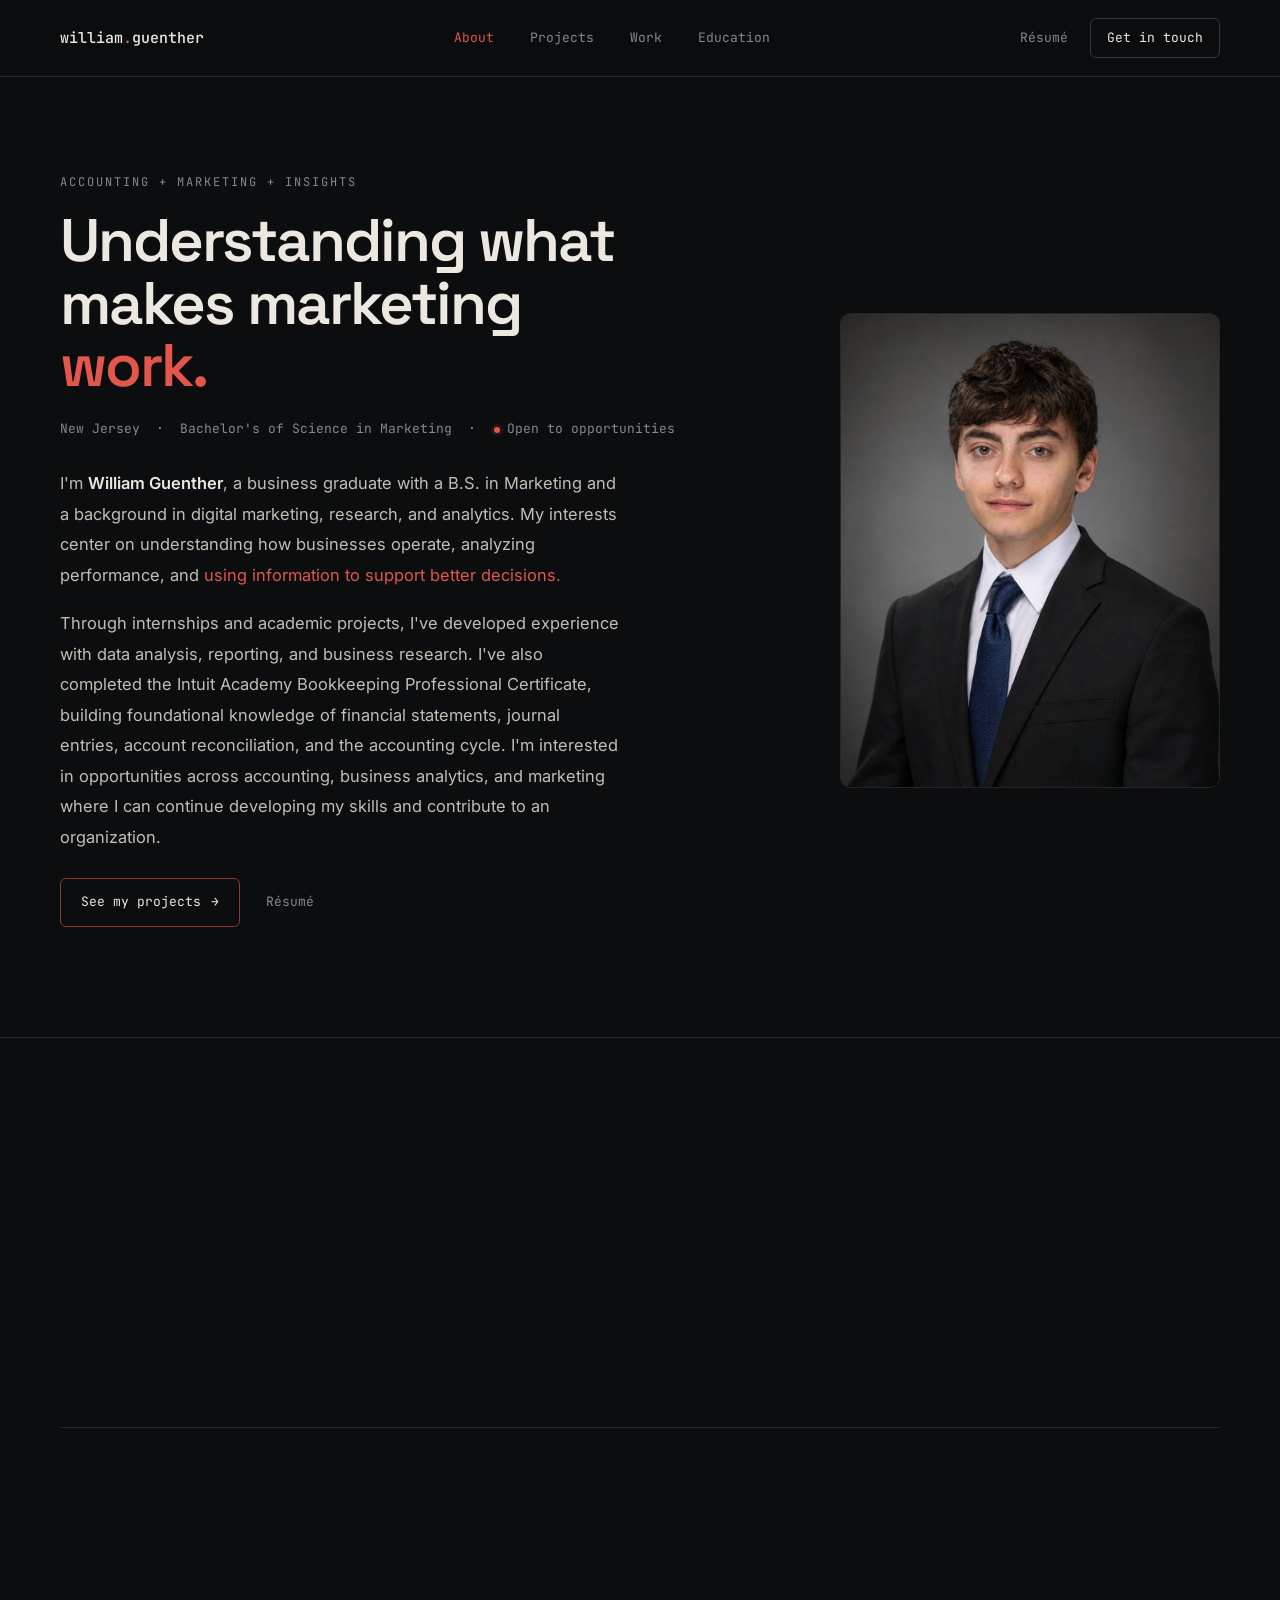
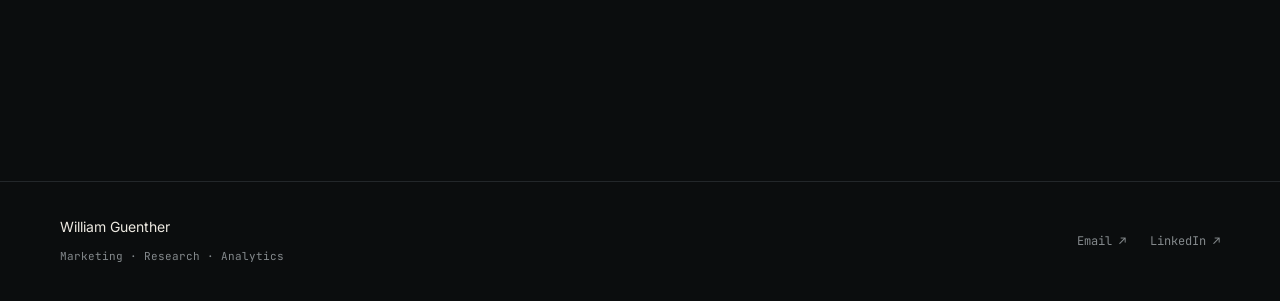
==== commit 86f6d0c4: "Update index.html" ====
--- a/index.html
+++ b/index.html
@@ -10,8 +10,8 @@
 <!-- End Google Tag Manager -->
 <meta charset="UTF-8">
 <meta name="viewport" content="width=device-width, initial-scale=1.0">
-<title>William Guenther | Marketing & Insights</title>
-<meta name="description" content="William Guenther, a marketing graduate with experience across digital marketing, research, strategy, and analytics.">
+<title>William Guenther | Accounting, Marketing & Insights</title>
+<meta name="description" content="William Guenther, a business graduate pursuing a career in accounting, with the Intuit Academy Bookkeeping Professional Certificate and experience in marketing, research, and analytics.">
 <link rel="preconnect" href="https://fonts.googleapis.com">
 <link rel="preconnect" href="https://fonts.gstatic.com" crossorigin>
 <link href="https://fonts.googleapis.com/css2?family=Space+Grotesk:wght@500;600;700&family=Inter:wght@400;500;600&family=JetBrains+Mono:wght@400;500&display=swap" rel="stylesheet">
@@ -54,7 +54,7 @@
     <div class="container hero__grid">
 
       <div class="hero__intro">
-        <p class="eyebrow reveal">Marketing + Insights</p>
+        <p class="eyebrow reveal">Accounting + Marketing + Insights</p>
 
         <h1 class="hero__title reveal reveal-d1">
           Understanding what<br>
@@ -68,16 +68,19 @@
         </p>
 
         <p class="hero__lead reveal reveal-d2">
-          I'm <strong>William Guenther</strong>, a marketing graduate with experience across digital
-          marketing, research, strategy, and analytics. I enjoy understanding what drives customer
-          behavior, how marketing efforts perform, and <span class="accent">where there are
-          opportunities to improve.</span>
+          I'm <strong>William Guenther</strong>, a business graduate with a B.S. in Marketing and a
+          background in digital marketing, research, and analytics. My interests center on
+          understanding how businesses operate, analyzing performance, and
+          <span class="accent">using information to support better decisions.</span>
         </p>
 
         <p class="hero__lead reveal reveal-d2">
-          Through internships, client projects, and hands-on work, I've gained experience
-          analyzing information, developing recommendations, and communicating findings to
-          support marketing decisions.
+          Through internships and academic projects, I've developed experience with data analysis,
+          reporting, and business research. I've also completed the Intuit Academy Bookkeeping
+          Professional Certificate, building foundational knowledge of financial statements, journal
+          entries, account reconciliation, and the accounting cycle. I'm interested in opportunities
+          across accounting, business analytics, and marketing where I can continue developing my
+          skills and contribute to an organization.
         </p>
 
         <div class="hero__actions reveal reveal-d3">
